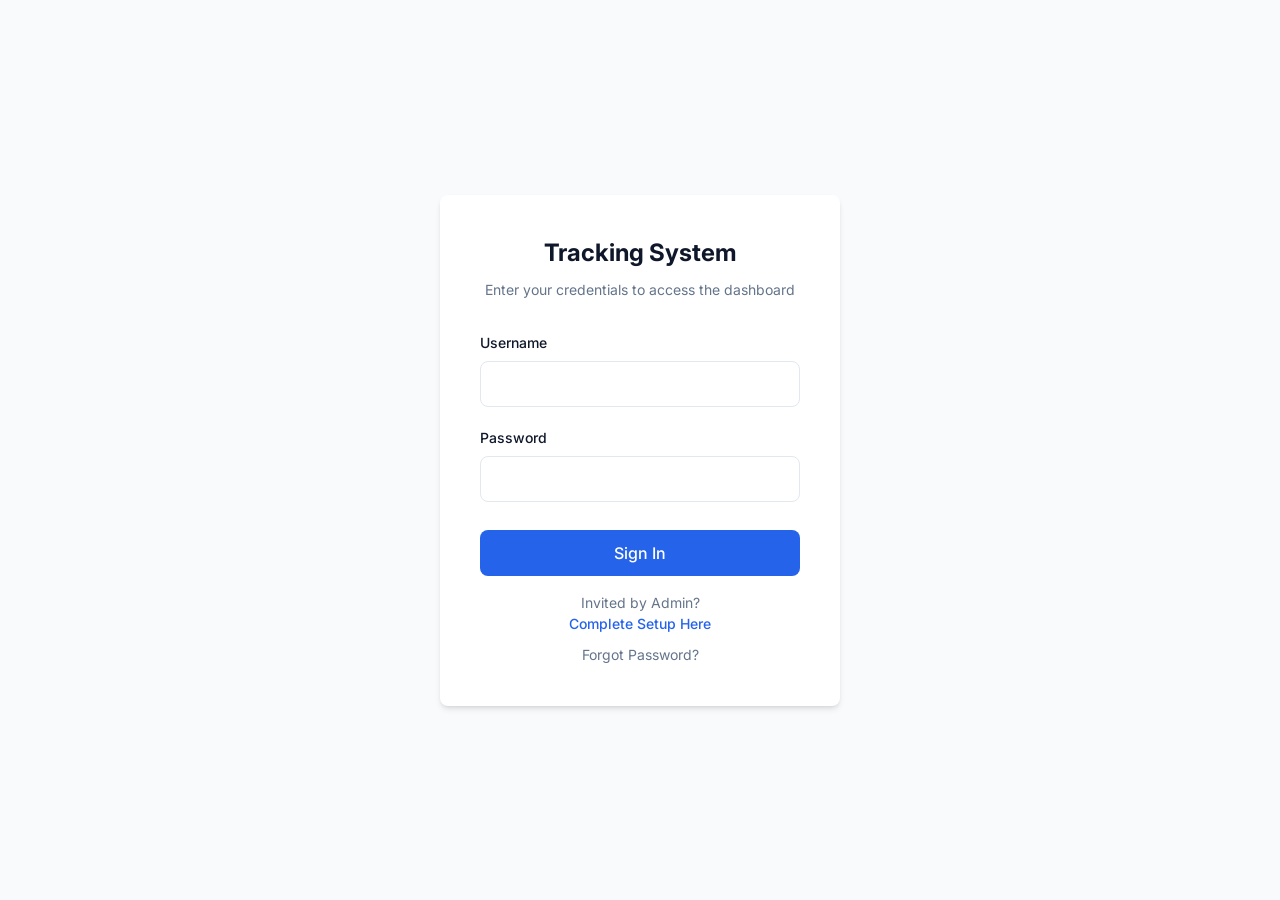
==== frontend/index.html @ 6e12d14d "Initial commit - frontend using vanilla js and backend using Django Framework - a ccomplete working " ====
<!DOCTYPE html>
<html lang="en">
<head>
    <meta charset="UTF-8">
    <meta name="viewport" content="width=device-width, initial-scale=1.0">
    <title>Tracking System - Login</title>
    <link href="https://fonts.googleapis.com/css2?family=Inter:wght@400;500;600&display=swap" rel="stylesheet">
    <link rel="stylesheet" href="css/style.css">
</head>
<body>
    <div class="auth-container">
        <div class="auth-card">
            <h2>Tracking System</h2>
            <p class="subtitle">Enter your credentials to access the dashboard</p>
            
            <div id="errorMsg" class="text-danger text-center mb-4 hidden"></div>
            
            <form id="loginForm">
                <div class="form-group">
                    <label>Username</label>
                    <input type="text" id="username" class="form-control" required>
                </div>
                <div class="form-group">
                    <label>Password</label>
                    <input type="password" id="password" class="form-control" required>
                </div>
                <button type="submit" class="btn btn-primary mt-2" id="loginBtn">Sign In</button>
            </form>
            
            <div class="text-center mt-4">
                <p class="text-muted" style="font-size: 0.875rem;">
                    Invited by Admin? <br>
                    <a href="complete_setup.html" style="color: var(--primary-color); text-decoration: none; font-weight: 500;">Complete Setup Here</a>
                </p>
            </div>
            <div class="text-center mt-2">
                <a href="forgot_password.html" style="color: var(--text-muted); text-decoration: none; font-size: 0.875rem;">Forgot Password?</a>
            </div>
        </div>
    </div>

    <!-- Scripts -->
    <script src="js/api.js"></script>
    <script>
        document.getElementById('loginForm').addEventListener('submit', async (e) => {
            e.preventDefault();
            const btn = document.getElementById('loginBtn');
            btn.textContent = 'Signing in...';
            btn.disabled = true;
            
            try {
                const res = await apiLogin(
                    document.getElementById('username').value,
                    document.getElementById('password').value
                );
                
                // Redirect based on role
                try {
                    // Try to access an admin-only endpoint to check if user is an admin
                    await apiFetch('/api/admin/users/');
                    window.location.href = 'admin_dashboard.html';
                } catch (roleErr) {
                    // If it fails (e.g., 403 Forbidden), they are a regular user
                    window.location.href = 'user_dashboard.html';
                }
            } catch (err) {
                const errDiv = document.getElementById('errorMsg');
                errDiv.textContent = err.message || 'Login failed';
                errDiv.classList.remove('hidden');
                btn.textContent = 'Sign In';
                btn.disabled = false;
            }
        });
    </script>
</body>
</html>
---- frontend/css/style.css ----
:root {
  --primary-color: #2563eb;
  --primary-hover: #1d4ed8;
  --bg-color: #f8fafc;
  --surface-color: #ffffff;
  --text-main: #0f172a;
  --text-muted: #64748b;
  --danger-color: #ef4444;
  --success-color: #10b981;
  --offline-color: #94a3b8;
  --border-color: #e2e8f0;
  --border-radius: 8px;
  --shadow-sm: 0 1px 2px 0 rgb(0 0 0 / 0.05);
  --shadow-md: 0 4px 6px -1px rgb(0 0 0 / 0.1), 0 2px 4px -2px rgb(0 0 0 / 0.1);
}

* {
  box-sizing: border-box;
  margin: 0;
  padding: 0;
  font-family: 'Inter', system-ui, -apple-system, sans-serif;
}

body {
  background-color: var(--bg-color);
  color: var(--text-main);
  line-height: 1.5;
}

/* Authentication Layouts */
.auth-container {
  min-height: 100vh;
  display: flex;
  align-items: center;
  justify-content: center;
  padding: 1rem;
}

.auth-card {
  background: var(--surface-color);
  padding: 2.5rem;
  border-radius: var(--border-radius);
  box-shadow: var(--shadow-md);
  width: 100%;
  max-width: 400px;
}

.auth-card h2 {
  text-align: center;
  margin-bottom: 0.5rem;
  color: var(--text-main);
}

.auth-card p.subtitle {
  text-align: center;
  color: var(--text-muted);
  margin-bottom: 2rem;
  font-size: 0.875rem;
}

/* Forms & Inputs */
.form-group {
  margin-bottom: 1.25rem;
}

.form-group label {
  display: block;
  font-size: 0.875rem;
  font-weight: 500;
  margin-bottom: 0.5rem;
  color: var(--text-main);
}

.form-control {
  width: 100%;
  padding: 0.75rem 1rem;
  font-size: 1rem;
  border: 1px solid var(--border-color);
  border-radius: var(--border-radius);
  transition: border-color 0.15s ease-in-out, box-shadow 0.15s ease-in-out;
}

.form-control:focus {
  outline: none;
  border-color: var(--primary-color);
  box-shadow: 0 0 0 3px rgba(37, 99, 235, 0.1);
}

.btn {
  display: inline-block;
  font-weight: 500;
  text-align: center;
  white-space: nowrap;
  vertical-align: middle;
  user-select: none;
  border: 1px solid transparent;
  padding: 0.75rem 1.5rem;
  font-size: 1rem;
  border-radius: var(--border-radius);
  transition: all 0.2s;
  cursor: pointer;
  width: 100%;
}

.btn-primary {
  color: #fff;
  background-color: var(--primary-color);
}

.btn-primary:hover {
  background-color: var(--primary-hover);
}

.btn-danger {
  color: #fff;
  background-color: var(--danger-color);
}

.btn-sm {
  padding: 0.5rem 1rem;
  font-size: 0.875rem;
  width: auto;
}

/* Dashboard Layout */
.dashboard-layout {
  display: flex;
  height: 100vh;
  overflow: hidden;
}

.sidebar {
  width: 280px;
  background: var(--surface-color);
  border-right: 1px solid var(--border-color);
  display: flex;
  flex-direction: column;
}

.sidebar-header {
  padding: 1.5rem;
  border-bottom: 1px solid var(--border-color);
}

.sidebar-nav {
  padding: 1rem 0;
  flex: 1;
  overflow-y: auto;
}

.nav-item {
  display: block;
  padding: 0.75rem 1.5rem;
  color: var(--text-main);
  text-decoration: none;
  font-weight: 500;
  cursor: pointer;
  transition: background-color 0.2s;
}

.nav-item:hover, .nav-item.active {
  background-color: var(--bg-color);
  color: var(--primary-color);
  border-right: 3px solid var(--primary-color);
}

.main-content {
  flex: 1;
  display: flex;
  flex-direction: column;
  overflow: hidden;
}

.topbar {
  height: 64px;
  background: var(--surface-color);
  border-bottom: 1px solid var(--border-color);
  display: flex;
  align-items: center;
  justify-content: space-between;
  padding: 0 2rem;
}

.content-area {
  flex: 1;
  padding: 2rem;
  overflow-y: auto;
}

/* Cards & Tables */
.card {
  background: var(--surface-color);
  border-radius: var(--border-radius);
  box-shadow: var(--shadow-sm);
  border: 1px solid var(--border-color);
  margin-bottom: 1.5rem;
  overflow: hidden;
}

.card-header {
  padding: 1.25rem 1.5rem;
  border-bottom: 1px solid var(--border-color);
  display: flex;
  justify-content: space-between;
  align-items: center;
}

.card-body {
  padding: 1.5rem;
}

.table-responsive {
  overflow-x: auto;
}

table {
  width: 100%;
  border-collapse: collapse;
  text-align: left;
}

th {
  background-color: var(--bg-color);
  padding: 0.75rem 1.5rem;
  font-size: 0.75rem;
  text-transform: uppercase;
  color: var(--text-muted);
  font-weight: 600;
  letter-spacing: 0.05em;
}

td {
  padding: 1rem 1.5rem;
  border-bottom: 1px solid var(--border-color);
  color: var(--text-main);
  font-size: 0.875rem;
}

/* Badges */
.badge {
  display: inline-flex;
  align-items: center;
  padding: 0.25rem 0.75rem;
  border-radius: 9999px;
  font-size: 0.75rem;
  font-weight: 500;
}

.badge-success { background: #d1fae5; color: #065f46; }
.badge-danger { background: #fee2e2; color: #991b1b; }
.badge-offline { background: #f1f5f9; color: #475569; }
.badge-primary { background: #dbeafe; color: #1e40af; }

/* Map Container */
.map-container {
  height: 500px;
  width: 100%;
  border-radius: var(--border-radius);
  overflow: hidden;
  border: 1px solid var(--border-color);
  z-index: 1;
}

/* Modals */
.modal-overlay {
  position: fixed;
  top: 0; left: 0; right: 0; bottom: 0;
  background: rgba(0,0,0,0.5);
  display: flex;
  align-items: center;
  justify-content: center;
  z-index: 1000;
  opacity: 0;
  pointer-events: none;
  transition: opacity 0.2s;
}

.modal-overlay.active {
  opacity: 1;
  pointer-events: auto;
}

.modal {
  background: var(--surface-color);
  width: 100%;
  max-width: 500px;
  border-radius: var(--border-radius);
  box-shadow: var(--shadow-md);
  transform: translateY(20px);
  transition: transform 0.2s;
}

.modal-overlay.active .modal {
  transform: translateY(0);
}

.modal-header {
  padding: 1.5rem;
  border-bottom: 1px solid var(--border-color);
  display: flex;
  justify-content: space-between;
  align-items: center;
}

.modal-body {
  padding: 1.5rem;
}

.modal-footer {
  padding: 1.5rem;
  border-top: 1px solid var(--border-color);
  display: flex;
  justify-content: flex-end;
  gap: 1rem;
}

/* Alert Banner */
.alert-banner {
  position: fixed;
  top: 20px;
  left: 50%;
  transform: translateX(-50%) translateY(-100px);
  background: var(--danger-color);
  color: white;
  padding: 1rem 2rem;
  border-radius: var(--border-radius);
  box-shadow: var(--shadow-md);
  z-index: 2000;
  font-weight: 600;
  transition: transform 0.3s cubic-bezier(0.175, 0.885, 0.32, 1.275);
}

.alert-banner.active {
  transform: translateX(-50%) translateY(0);
}

/* Utilities */
.hidden { display: none !important; }
.text-center { text-align: center; }
.mt-2 { margin-top: 0.5rem; }
.mt-4 { margin-top: 1rem; }
.mb-4 { margin-bottom: 1rem; }
.text-danger { color: var(--danger-color); }
.text-success { color: var(--success-color); }
.text-muted { color: var(--text-muted); }
.d-flex { display: flex; }
.justify-between { justify-content: space-between; }
.align-center { align-items: center; }
.gap-2 { gap: 0.5rem; }
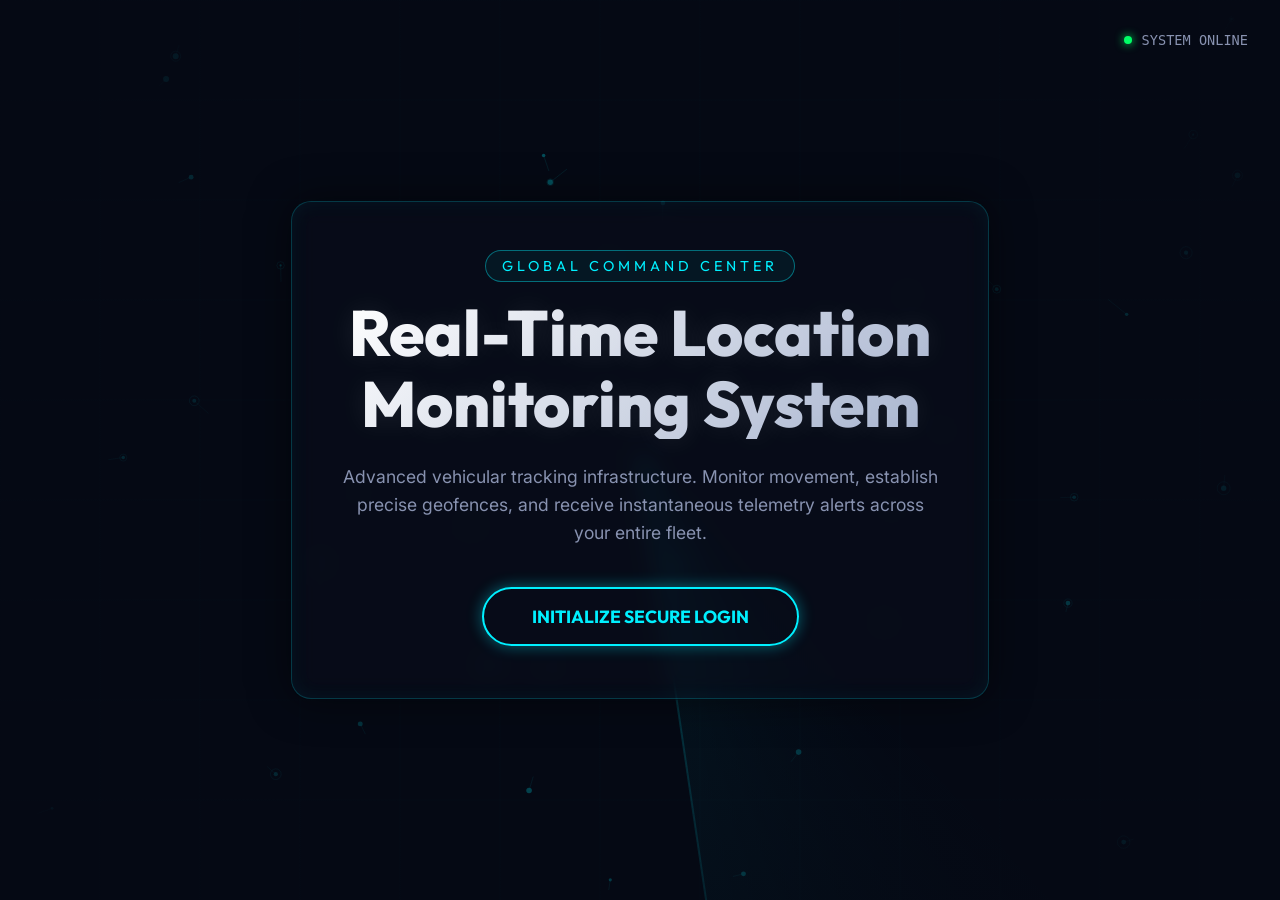
==== commit 82c6681b: "Added  cover page + login rename + redirect updates" ====
--- a/frontend/index.html
+++ b/frontend/index.html
@@ -3,72 +3,377 @@
 <head>
     <meta charset="UTF-8">
     <meta name="viewport" content="width=device-width, initial-scale=1.0">
-    <title>Tracking System - Login</title>
-    <link href="https://fonts.googleapis.com/css2?family=Inter:wght@400;500;600&display=swap" rel="stylesheet">
-    <link rel="stylesheet" href="css/style.css">
+    <title>RTLMS - Real Time Location Monitoring System</title>
+    <link href="https://fonts.googleapis.com/css2?family=Inter:wght@300;400;600;800&family=Outfit:wght@500;700&display=swap" rel="stylesheet">
+    <style>
+        :root {
+            --primary: #00f0ff;
+            --primary-glow: rgba(0, 240, 255, 0.4);
+            --bg-deep: #050914;
+            --text-main: #ffffff;
+            --text-muted: #8892b0;
+        }
+
+        * {
+            margin: 0;
+            padding: 0;
+            box-sizing: border-box;
+        }
+
+        body {
+            background-color: var(--bg-deep);
+            color: var(--text-main);
+            font-family: 'Inter', sans-serif;
+            overflow: hidden;
+            height: 100vh;
+            display: flex;
+            flex-direction: column;
+            justify-content: center;
+            align-items: center;
+        }
+
+        canvas {
+            position: absolute;
+            top: 0;
+            left: 0;
+            width: 100%;
+            height: 100%;
+            z-index: 1;
+            opacity: 0.6;
+        }
+
+        .overlay {
+            position: absolute;
+            top: 0;
+            left: 0;
+            width: 100%;
+            height: 100%;
+            background: radial-gradient(circle at center, transparent 0%, var(--bg-deep) 100%);
+            z-index: 2;
+            pointer-events: none;
+        }
+
+        .content {
+            position: relative;
+            z-index: 10;
+            text-align: center;
+            padding: 3rem;
+            background: rgba(10, 15, 30, 0.4);
+            border: 1px solid rgba(0, 240, 255, 0.2);
+            border-radius: 20px;
+            backdrop-filter: blur(12px);
+            -webkit-backdrop-filter: blur(12px);
+            box-shadow: 0 0 40px rgba(0, 0, 0, 0.5), inset 0 0 20px rgba(0, 240, 255, 0.05);
+            max-width: 800px;
+            animation: floatUp 1.5s cubic-bezier(0.16, 1, 0.3, 1) forwards;
+            opacity: 0;
+            transform: translateY(30px);
+        }
+
+        @keyframes floatUp {
+            to {
+                opacity: 1;
+                transform: translateY(0);
+            }
+        }
+
+        .tagline {
+            font-family: 'Outfit', sans-serif;
+            font-size: 0.9rem;
+            text-transform: uppercase;
+            letter-spacing: 4px;
+            color: var(--primary);
+            margin-bottom: 1rem;
+            display: inline-block;
+            padding: 0.4rem 1rem;
+            border: 1px solid var(--primary-glow);
+            border-radius: 50px;
+            background: rgba(0, 240, 255, 0.05);
+        }
+
+        h1 {
+            font-family: 'Outfit', sans-serif;
+            font-size: 4rem;
+            font-weight: 800;
+            line-height: 1.1;
+            margin-bottom: 1.5rem;
+            background: linear-gradient(135deg, #ffffff 0%, #a4b1cd 100%);
+            -webkit-background-clip: text;
+            -webkit-text-fill-color: transparent;
+            text-shadow: 0 0 30px rgba(255,255,255,0.1);
+        }
+
+        p.desc {
+            font-size: 1.1rem;
+            color: var(--text-muted);
+            max-width: 600px;
+            margin: 0 auto 2.5rem;
+            line-height: 1.6;
+        }
+
+        .btn-enter {
+            display: inline-block;
+            background: transparent;
+            color: var(--primary);
+            font-family: 'Outfit', sans-serif;
+            font-size: 1.1rem;
+            font-weight: 700;
+            text-decoration: none;
+            padding: 1rem 3rem;
+            border: 2px solid var(--primary);
+            border-radius: 50px;
+            cursor: pointer;
+            transition: all 0.3s ease;
+            position: relative;
+            overflow: hidden;
+            box-shadow: 0 0 15px var(--primary-glow);
+        }
+
+        .btn-enter::before {
+            content: '';
+            position: absolute;
+            top: 0;
+            left: -100%;
+            width: 100%;
+            height: 100%;
+            background: linear-gradient(90deg, transparent, rgba(0, 240, 255, 0.2), transparent);
+            transition: all 0.5s ease;
+        }
+
+        .btn-enter:hover {
+            background: var(--primary);
+            color: var(--bg-deep);
+            box-shadow: 0 0 30px var(--primary-glow), 0 0 60px var(--primary-glow);
+            transform: translateY(-2px);
+        }
+
+        .btn-enter:hover::before {
+            left: 100%;
+        }
+
+        .status-indicator {
+            position: absolute;
+            top: 2rem;
+            right: 2rem;
+            display: flex;
+            align-items: center;
+            gap: 10px;
+            font-size: 0.85rem;
+            color: var(--text-muted);
+            z-index: 10;
+            font-family: monospace;
+        }
+
+        .pulse {
+            width: 8px;
+            height: 8px;
+            background-color: #00ff66;
+            border-radius: 50%;
+            box-shadow: 0 0 10px #00ff66;
+            animation: blink 2s infinite;
+        }
+
+        @keyframes blink {
+            0%, 100% { opacity: 1; }
+            50% { opacity: 0.3; }
+        }
+
+        .fade-out {
+            animation: fadeOut 0.8s ease forwards;
+        }
+
+        @keyframes fadeOut {
+            to { opacity: 0; filter: blur(20px); transform: scale(1.1); }
+        }
+    </style>
 </head>
 <body>
-    <div class="auth-container">
-        <div class="auth-card">
-            <h2>Tracking System</h2>
-            <p class="subtitle">Enter your credentials to access the dashboard</p>
-            
-            <div id="errorMsg" class="text-danger text-center mb-4 hidden"></div>
-            
-            <form id="loginForm">
-                <div class="form-group">
-                    <label>Username</label>
-                    <input type="text" id="username" class="form-control" required>
-                </div>
-                <div class="form-group">
-                    <label>Password</label>
-                    <input type="password" id="password" class="form-control" required>
-                </div>
-                <button type="submit" class="btn btn-primary mt-2" id="loginBtn">Sign In</button>
-            </form>
-            
-            <div class="text-center mt-4">
-                <p class="text-muted" style="font-size: 0.875rem;">
-                    Invited by Admin? <br>
-                    <a href="complete_setup.html" style="color: var(--primary-color); text-decoration: none; font-weight: 500;">Complete Setup Here</a>
-                </p>
-            </div>
-            <div class="text-center mt-2">
-                <a href="forgot_password.html" style="color: var(--text-muted); text-decoration: none; font-size: 0.875rem;">Forgot Password?</a>
-            </div>
-        </div>
+    <canvas id="radarCanvas"></canvas>
+    <div class="overlay"></div>
+    
+    <div class="status-indicator">
+        <div class="pulse"></div>
+        SYSTEM ONLINE
     </div>
 
-    <!-- Scripts -->
-    <script src="js/api.js"></script>
+    <div class="content" id="mainContent">
+        <div class="tagline">Global Command Center</div>
+        <h1>Real-Time Location<br>Monitoring System</h1>
+        <p class="desc">Advanced vehicular tracking infrastructure. Monitor movement, establish precise geofences, and receive instantaneous telemetry alerts across your entire fleet.</p>
+        <a href="login.html" class="btn-enter" id="enterBtn">INITIALIZE SECURE LOGIN</a>
+    </div>
+
     <script>
-        document.getElementById('loginForm').addEventListener('submit', async (e) => {
+        // Radar / Tracking Setup
+        const canvas = document.getElementById('radarCanvas');
+        const ctx = canvas.getContext('2d');
+        
+        let width, height;
+        let pings = [];
+        let time = 0;
+
+        function resize() {
+            width = window.innerWidth;
+            height = window.innerHeight;
+            canvas.width = width;
+            canvas.height = height;
+        }
+
+        window.addEventListener('resize', resize);
+        resize();
+
+        class Ping {
+            constructor() {
+                this.x = Math.random() * width;
+                this.y = Math.random() * height;
+                this.speedX = (Math.random() - 0.5) * 1.5;
+                this.speedY = (Math.random() - 0.5) * 1.5;
+                this.radius = Math.random() * 2 + 1;
+                this.baseAlpha = Math.random() * 0.5 + 0.3;
+                this.history = [];
+            }
+
+            update() {
+                // Keep history for trail
+                this.history.push({x: this.x, y: this.y});
+                if (this.history.length > 25) {
+                    this.history.shift();
+                }
+
+                this.x += this.speedX;
+                this.y += this.speedY;
+
+                // Bounce off edges
+                if (this.x < 0 || this.x > width) this.speedX *= -1;
+                if (this.y < 0 || this.y > height) this.speedY *= -1;
+            }
+
+            draw() {
+                // Draw trail
+                if (this.history.length > 1) {
+                    ctx.beginPath();
+                    ctx.moveTo(this.history[0].x, this.history[0].y);
+                    for (let i = 1; i < this.history.length; i++) {
+                        ctx.lineTo(this.history[i].x, this.history[i].y);
+                    }
+                    ctx.strokeStyle = `rgba(0, 240, 255, ${this.baseAlpha * 0.3})`;
+                    ctx.lineWidth = 1;
+                    ctx.stroke();
+                }
+
+                // Draw blip
+                ctx.beginPath();
+                ctx.arc(this.x, this.y, this.radius, 0, Math.PI * 2);
+                ctx.fillStyle = `rgba(0, 240, 255, ${this.baseAlpha})`;
+                ctx.fill();
+                
+                // Pulse effect on blip
+                const pulseSize = this.radius + Math.sin(time + this.x) * 4;
+                if (pulseSize > this.radius) {
+                    ctx.beginPath();
+                    ctx.arc(this.x, this.y, pulseSize, 0, Math.PI * 2);
+                    ctx.strokeStyle = `rgba(0, 240, 255, 0.2)`;
+                    ctx.stroke();
+                }
+            }
+        }
+
+        // Initialize pings (vehicles)
+        for(let i=0; i<40; i++) {
+            pings.push(new Ping());
+        }
+
+        // Draw grid
+        function drawGrid() {
+            ctx.strokeStyle = 'rgba(0, 240, 255, 0.03)';
+            ctx.lineWidth = 1;
+            const gridSize = 100;
+            
+            for(let x = 0; x < width; x += gridSize) {
+                ctx.beginPath();
+                ctx.moveTo(x, 0);
+                ctx.lineTo(x, height);
+                ctx.stroke();
+            }
+            
+            for(let y = 0; y < height; y += gridSize) {
+                ctx.beginPath();
+                ctx.moveTo(0, y);
+                ctx.lineTo(width, y);
+                ctx.stroke();
+            }
+        }
+
+        // Radar Sweep
+        function drawRadar() {
+            const centerX = width / 2;
+            const centerY = height / 2;
+            const radius = Math.max(width, height);
+            
+            ctx.save();
+            ctx.translate(centerX, centerY);
+            ctx.rotate(time * 0.5);
+            
+            const gradient = ctx.createConicGradient(0, 0, 0);
+            gradient.addColorStop(0, 'rgba(0, 240, 255, 0)');
+            gradient.addColorStop(0.9, 'rgba(0, 240, 255, 0)');
+            gradient.addColorStop(1, 'rgba(0, 240, 255, 0.1)');
+            
+            ctx.beginPath();
+            ctx.moveTo(0,0);
+            ctx.arc(0, 0, radius, 0, Math.PI * 2);
+            ctx.fillStyle = gradient;
+            ctx.fill();
+            
+            // Sweep line
+            ctx.beginPath();
+            ctx.moveTo(0,0);
+            ctx.lineTo(radius, 0);
+            ctx.strokeStyle = 'rgba(0, 240, 255, 0.4)';
+            ctx.lineWidth = 2;
+            ctx.stroke();
+            
+            ctx.restore();
+        }
+
+        function animate() {
+            ctx.clearRect(0, 0, width, height);
+            
+            drawGrid();
+            drawRadar();
+            
+            pings.forEach(p => {
+                p.update();
+                p.draw();
+            });
+
+            time += 0.05;
+            requestAnimationFrame(animate);
+        }
+
+        animate();
+
+        // Page Transition
+        document.getElementById('enterBtn').addEventListener('click', function(e) {
             e.preventDefault();
-            const btn = document.getElementById('loginBtn');
-            btn.textContent = 'Signing in...';
-            btn.disabled = true;
-            
-            try {
-                const res = await apiLogin(
-                    document.getElementById('username').value,
-                    document.getElementById('password').value
-                );
-                
-                // Redirect based on role
-                try {
-                    // Try to access an admin-only endpoint to check if user is an admin
-                    await apiFetch('/api/admin/users/');
-                    window.location.href = 'admin_dashboard.html';
-                } catch (roleErr) {
-                    // If it fails (e.g., 403 Forbidden), they are a regular user
-                    window.location.href = 'user_dashboard.html';
-                }
-            } catch (err) {
-                const errDiv = document.getElementById('errorMsg');
-                errDiv.textContent = err.message || 'Login failed';
-                errDiv.classList.remove('hidden');
-                btn.textContent = 'Sign In';
-                btn.disabled = false;
+            const href = this.getAttribute('href');
+            document.body.classList.add('fade-out');
+            
+            // Speed up radar
+            const speedUp = setInterval(() => {
+                time += 0.2;
+            }, 16);
+
+            setTimeout(() => {
+                clearInterval(speedUp);
+                window.location.href = href;
+            }, 800);
+        });
+
+        // Handle browser back button (BFCache restore)
+        window.addEventListener('pageshow', function(event) {
+            if (event.persisted || document.body.classList.contains('fade-out')) {
+                document.body.classList.remove('fade-out');
             }
         });
     </script>
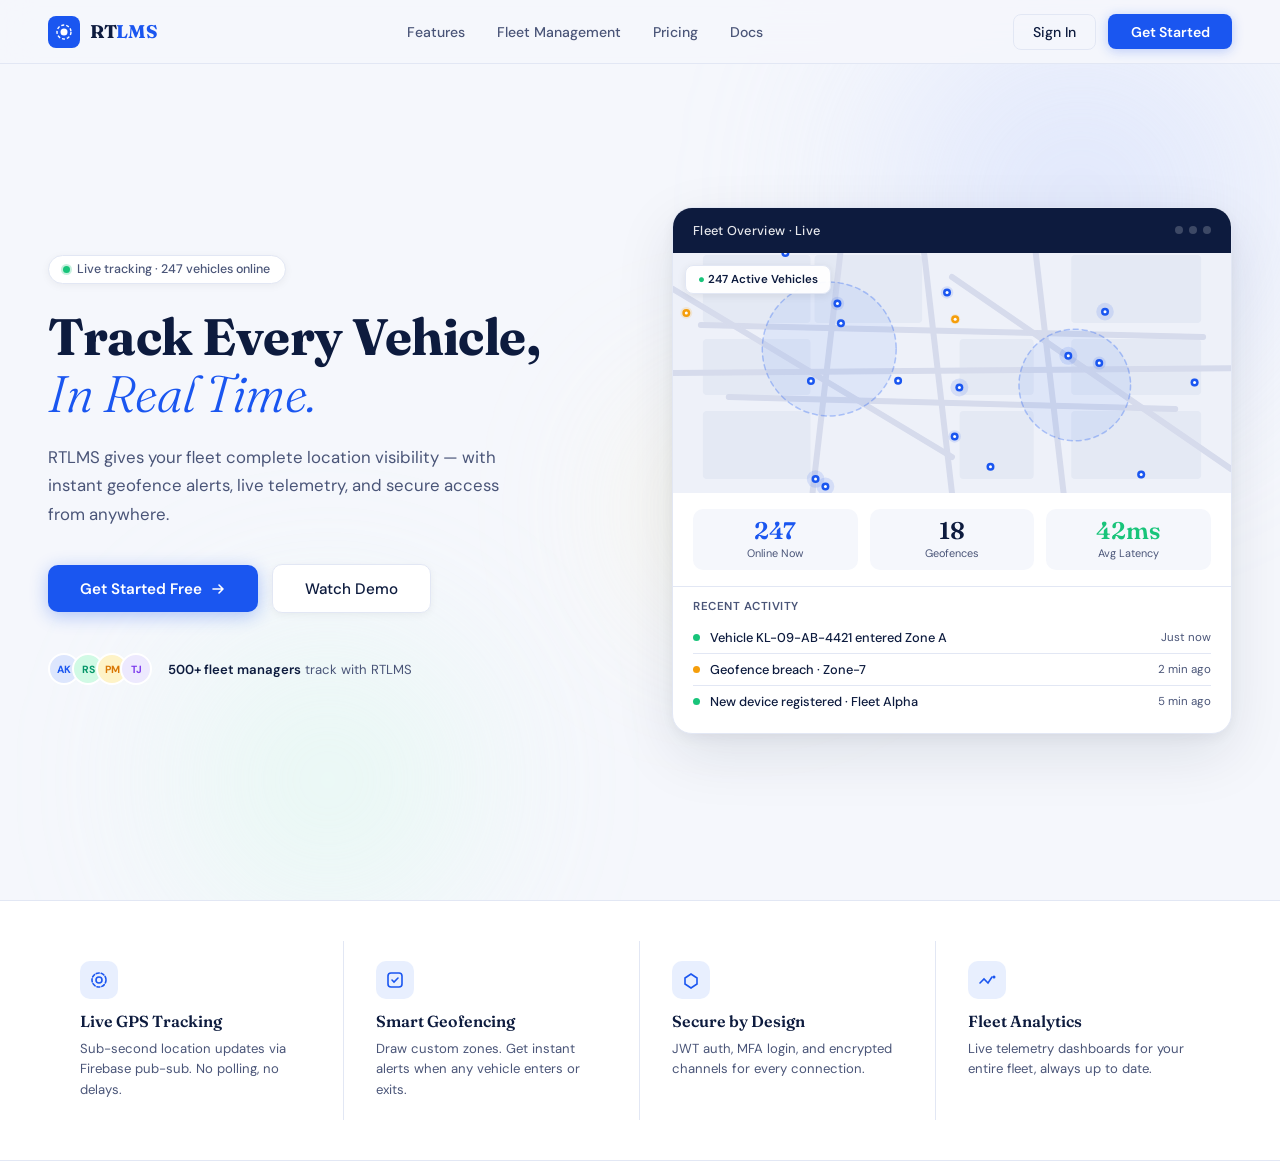
==== commit f26cec6a: "demo cover page added" ====
--- a/frontend/index.html
+++ b/frontend/index.html
@@ -3,379 +3,635 @@
 <head>
     <meta charset="UTF-8">
     <meta name="viewport" content="width=device-width, initial-scale=1.0">
-    <title>RTLMS - Real Time Location Monitoring System</title>
-    <link href="https://fonts.googleapis.com/css2?family=Inter:wght@300;400;600;800&family=Outfit:wght@500;700&display=swap" rel="stylesheet">
+    <title>RTLMS — Real-Time Location Monitoring</title>
+    <link href="https://fonts.googleapis.com/css2?family=DM+Sans:wght@300;400;500;600&family=Fraunces:ital,wght@0,300;0,600;0,700;1,300;1,600&display=swap" rel="stylesheet">
     <style>
         :root {
-            --primary: #00f0ff;
-            --primary-glow: rgba(0, 240, 255, 0.4);
-            --bg-deep: #050914;
-            --text-main: #ffffff;
-            --text-muted: #8892b0;
-        }
-
-        * {
-            margin: 0;
-            padding: 0;
-            box-sizing: border-box;
-        }
+            --blue: #1a56f0;
+            --blue-light: #e8effe;
+            --blue-mid: #c5d3fc;
+            --navy: #0d1b3e;
+            --slate: #4a5578;
+            --body-bg: #f5f7fc;
+            --white: #ffffff;
+            --border: #e2e7f4;
+            --green: #18c47a;
+            --amber: #f59e0b;
+            --text: #1a2240;
+        }
+
+        *, *::before, *::after { margin: 0; padding: 0; box-sizing: border-box; }
+        html { scroll-behavior: smooth; }
 
         body {
-            background-color: var(--bg-deep);
-            color: var(--text-main);
-            font-family: 'Inter', sans-serif;
-            overflow: hidden;
-            height: 100vh;
-            display: flex;
-            flex-direction: column;
-            justify-content: center;
-            align-items: center;
-        }
-
-        canvas {
-            position: absolute;
-            top: 0;
-            left: 0;
-            width: 100%;
-            height: 100%;
-            z-index: 1;
-            opacity: 0.6;
-        }
-
-        .overlay {
-            position: absolute;
-            top: 0;
-            left: 0;
-            width: 100%;
-            height: 100%;
-            background: radial-gradient(circle at center, transparent 0%, var(--bg-deep) 100%);
-            z-index: 2;
-            pointer-events: none;
-        }
-
-        .content {
-            position: relative;
-            z-index: 10;
-            text-align: center;
-            padding: 3rem;
-            background: rgba(10, 15, 30, 0.4);
-            border: 1px solid rgba(0, 240, 255, 0.2);
-            border-radius: 20px;
-            backdrop-filter: blur(12px);
-            -webkit-backdrop-filter: blur(12px);
-            box-shadow: 0 0 40px rgba(0, 0, 0, 0.5), inset 0 0 20px rgba(0, 240, 255, 0.05);
-            max-width: 800px;
-            animation: floatUp 1.5s cubic-bezier(0.16, 1, 0.3, 1) forwards;
-            opacity: 0;
-            transform: translateY(30px);
-        }
-
-        @keyframes floatUp {
-            to {
-                opacity: 1;
-                transform: translateY(0);
-            }
-        }
-
-        .tagline {
-            font-family: 'Outfit', sans-serif;
-            font-size: 0.9rem;
-            text-transform: uppercase;
-            letter-spacing: 4px;
-            color: var(--primary);
-            margin-bottom: 1rem;
-            display: inline-block;
-            padding: 0.4rem 1rem;
-            border: 1px solid var(--primary-glow);
-            border-radius: 50px;
-            background: rgba(0, 240, 255, 0.05);
-        }
-
-        h1 {
-            font-family: 'Outfit', sans-serif;
-            font-size: 4rem;
-            font-weight: 800;
-            line-height: 1.1;
-            margin-bottom: 1.5rem;
-            background: linear-gradient(135deg, #ffffff 0%, #a4b1cd 100%);
-            -webkit-background-clip: text;
-            -webkit-text-fill-color: transparent;
-            text-shadow: 0 0 30px rgba(255,255,255,0.1);
-        }
-
-        p.desc {
-            font-size: 1.1rem;
-            color: var(--text-muted);
-            max-width: 600px;
-            margin: 0 auto 2.5rem;
-            line-height: 1.6;
-        }
-
-        .btn-enter {
-            display: inline-block;
-            background: transparent;
-            color: var(--primary);
-            font-family: 'Outfit', sans-serif;
-            font-size: 1.1rem;
-            font-weight: 700;
-            text-decoration: none;
-            padding: 1rem 3rem;
-            border: 2px solid var(--primary);
-            border-radius: 50px;
-            cursor: pointer;
-            transition: all 0.3s ease;
-            position: relative;
-            overflow: hidden;
-            box-shadow: 0 0 15px var(--primary-glow);
-        }
-
-        .btn-enter::before {
-            content: '';
-            position: absolute;
-            top: 0;
-            left: -100%;
-            width: 100%;
-            height: 100%;
-            background: linear-gradient(90deg, transparent, rgba(0, 240, 255, 0.2), transparent);
-            transition: all 0.5s ease;
-        }
-
-        .btn-enter:hover {
-            background: var(--primary);
-            color: var(--bg-deep);
-            box-shadow: 0 0 30px var(--primary-glow), 0 0 60px var(--primary-glow);
-            transform: translateY(-2px);
-        }
-
-        .btn-enter:hover::before {
-            left: 100%;
-        }
-
-        .status-indicator {
-            position: absolute;
-            top: 2rem;
-            right: 2rem;
+            font-family: 'DM Sans', sans-serif;
+            background: var(--body-bg);
+            color: var(--text);
+            min-height: 100vh;
+            overflow-x: hidden;
+        }
+
+        /* ── NAV ── */
+        nav {
+            position: fixed;
+            top: 0; left: 0; right: 0;
+            height: 64px;
+            background: rgba(245,247,252,0.9);
+            backdrop-filter: blur(16px);
+            -webkit-backdrop-filter: blur(16px);
+            border-bottom: 1px solid var(--border);
             display: flex;
             align-items: center;
-            gap: 10px;
-            font-size: 0.85rem;
-            color: var(--text-muted);
-            z-index: 10;
-            font-family: monospace;
-        }
-
-        .pulse {
-            width: 8px;
-            height: 8px;
-            background-color: #00ff66;
-            border-radius: 50%;
-            box-shadow: 0 0 10px #00ff66;
-            animation: blink 2s infinite;
-        }
-
-        @keyframes blink {
-            0%, 100% { opacity: 1; }
-            50% { opacity: 0.3; }
-        }
-
-        .fade-out {
-            animation: fadeOut 0.8s ease forwards;
-        }
-
-        @keyframes fadeOut {
-            to { opacity: 0; filter: blur(20px); transform: scale(1.1); }
-        }
+            justify-content: space-between;
+            padding: 0 48px;
+            z-index: 100;
+            animation: navIn 0.6s ease both;
+        }
+        @keyframes navIn { from { opacity:0; transform:translateY(-10px);} to { opacity:1; transform:none; } }
+
+        .nav-logo { display:flex; align-items:center; gap:10px; text-decoration:none; }
+        .logo-icon {
+            width:32px; height:32px;
+            background: var(--blue);
+            border-radius:8px;
+            display:flex; align-items:center; justify-content:center;
+        }
+        .logo-name {
+            font-family:'Fraunces',serif;
+            font-weight:700; font-size:1.15rem;
+            color:var(--navy); letter-spacing:-0.3px;
+        }
+        .logo-name span { color:var(--blue); }
+
+        .nav-links { display:flex; align-items:center; gap:32px; list-style:none; }
+        .nav-links a {
+            font-size:0.88rem; font-weight:500;
+            color:var(--slate); text-decoration:none;
+            transition:color 0.2s;
+        }
+        .nav-links a:hover { color:var(--blue); }
+
+        .nav-cta { display:flex; align-items:center; gap:12px; }
+        .btn-ghost {
+            font-family:'DM Sans',sans-serif;
+            font-size:0.88rem; font-weight:500;
+            color:var(--navy); background:none;
+            border:1px solid var(--border);
+            padding:0.5rem 1.2rem;
+            border-radius:8px; text-decoration:none;
+            cursor:pointer; transition:border-color 0.2s, color 0.2s;
+        }
+        .btn-ghost:hover { border-color:var(--blue); color:var(--blue); }
+
+        .btn-nav-primary {
+            font-family:'DM Sans',sans-serif;
+            font-size:0.88rem; font-weight:600;
+            color:#fff; background:var(--blue);
+            border:none; padding:0.55rem 1.4rem;
+            border-radius:8px; text-decoration:none;
+            cursor:pointer;
+            transition:background 0.2s, box-shadow 0.2s, transform 0.15s;
+            box-shadow:0 2px 12px rgba(26,86,240,0.28);
+        }
+        .btn-nav-primary:hover {
+            background:#1245d4;
+            transform:translateY(-1px);
+            box-shadow:0 6px 24px rgba(26,86,240,0.35);
+        }
+
+        /* ── HERO ── */
+        .hero {
+            min-height:100vh;
+            display:flex; align-items:center;
+            padding:100px 48px 60px;
+            position:relative; overflow:hidden;
+        }
+
+        .hero-blob {
+            position:absolute; border-radius:50%;
+            pointer-events:none; filter:blur(80px); opacity:0.55;
+        }
+        .blob-1 {
+            width:600px; height:600px;
+            background:radial-gradient(circle,#c5d3fc 0%,transparent 70%);
+            top:-100px; right:-100px;
+        }
+        .blob-2 {
+            width:400px; height:400px;
+            background:radial-gradient(circle,#d1fae5 0%,transparent 70%);
+            bottom:-80px; left:10%;
+        }
+        .blob-3 {
+            width:300px; height:300px;
+            background:radial-gradient(circle,#fef3c7 0%,transparent 70%);
+            top:40%; right:30%;
+        }
+
+        .hero-inner {
+            max-width:1200px; margin:0 auto; width:100%;
+            display:grid; grid-template-columns:1fr 1fr;
+            gap:64px; align-items:center;
+        }
+
+        .hero-left { position:relative; z-index:2; }
+
+        .badge {
+            display:inline-flex; align-items:center; gap:7px;
+            background:var(--white); border:1px solid var(--border);
+            border-radius:50px; padding:0.35rem 0.9rem;
+            font-size:0.78rem; font-weight:500; color:var(--slate);
+            margin-bottom:24px;
+            box-shadow:0 2px 8px rgba(0,0,0,0.05);
+            animation:fadeUp 0.7s ease 0.1s both;
+        }
+        .badge-dot {
+            width:7px; height:7px;
+            background:var(--green); border-radius:50%;
+            box-shadow:0 0 0 2px rgba(24,196,122,0.25);
+            animation:pulseGreen 2s infinite;
+        }
+        @keyframes pulseGreen {
+            0%,100% { box-shadow:0 0 0 2px rgba(24,196,122,0.25); }
+            50%      { box-shadow:0 0 0 5px rgba(24,196,122,0.1); }
+        }
+        @keyframes fadeUp { from{opacity:0;transform:translateY(20px);} to{opacity:1;transform:none;} }
+
+        h1 {
+            font-family:'Fraunces',serif;
+            font-size:clamp(2.4rem,4vw,3.6rem);
+            font-weight:700; line-height:1.12;
+            letter-spacing:-0.5px; color:var(--navy);
+            margin-bottom:20px;
+            animation:fadeUp 0.7s ease 0.2s both;
+        }
+        h1 em { font-style:italic; font-weight:300; color:var(--blue); }
+
+        .hero-desc {
+            font-size:1.05rem; line-height:1.7;
+            color:var(--slate); max-width:460px;
+            margin-bottom:36px; font-weight:400;
+            animation:fadeUp 0.7s ease 0.35s both;
+        }
+
+        .hero-actions {
+            display:flex; align-items:center; gap:14px; flex-wrap:wrap;
+            animation:fadeUp 0.7s ease 0.5s both;
+        }
+
+        .btn-hero {
+            font-family:'DM Sans',sans-serif;
+            font-size:0.95rem; font-weight:600;
+            color:#fff; background:var(--blue);
+            border:none; padding:0.85rem 2rem;
+            border-radius:10px; text-decoration:none;
+            cursor:pointer;
+            transition:background 0.2s, box-shadow 0.2s, transform 0.15s;
+            box-shadow:0 4px 18px rgba(26,86,240,0.32);
+            display:inline-flex; align-items:center; gap:8px;
+        }
+        .btn-hero:hover {
+            background:#1245d4; transform:translateY(-2px);
+            box-shadow:0 8px 30px rgba(26,86,240,0.38);
+        }
+        .btn-hero svg { transition:transform 0.2s; }
+        .btn-hero:hover svg { transform:translateX(3px); }
+
+        .btn-outline-hero {
+            font-family:'DM Sans',sans-serif;
+            font-size:0.95rem; font-weight:500;
+            color:var(--navy); background:var(--white);
+            border:1px solid var(--border);
+            padding:0.85rem 2rem; border-radius:10px;
+            text-decoration:none; cursor:pointer;
+            transition:border-color 0.2s, box-shadow 0.2s;
+            box-shadow:0 2px 8px rgba(0,0,0,0.05);
+        }
+        .btn-outline-hero:hover {
+            border-color:var(--blue);
+            box-shadow:0 4px 16px rgba(26,86,240,0.12);
+        }
+
+        .social-proof {
+            margin-top:40px; display:flex;
+            align-items:center; gap:16px;
+            animation:fadeUp 0.7s ease 0.65s both;
+        }
+        .avatar-stack { display:flex; }
+        .avatar-circle {
+            width:32px; height:32px; border-radius:50%;
+            border:2px solid var(--white);
+            margin-left:-8px;
+            display:flex; align-items:center; justify-content:center;
+            font-size:0.65rem; font-weight:700;
+        }
+        .avatar-circle:first-child { margin-left:0; }
+        .social-text { font-size:0.82rem; color:var(--slate); }
+        .social-text strong { color:var(--navy); font-weight:600; }
+
+        /* ── HERO RIGHT — DASHBOARD CARD ── */
+        .hero-right { position:relative; z-index:2; animation:fadeUp 0.8s ease 0.4s both; }
+
+        .dashboard-card {
+            background:var(--white);
+            border:1px solid var(--border);
+            border-radius:20px;
+            box-shadow:0 20px 60px rgba(13,27,62,0.1), 0 4px 16px rgba(13,27,62,0.06);
+            overflow:hidden;
+        }
+
+        .card-header {
+            background:var(--navy);
+            padding:14px 20px;
+            display:flex; align-items:center; justify-content:space-between;
+        }
+        .card-header-title {
+            color:#fff; font-size:0.8rem; font-weight:500;
+            letter-spacing:0.3px; opacity:0.9;
+        }
+        .card-header-dots { display:flex; gap:6px; }
+        .card-header-dots span {
+            width:8px; height:8px; border-radius:50%;
+            background:rgba(255,255,255,0.2);
+        }
+
+        .map-container {
+            position:relative; height:240px;
+            background:#eef1f9; overflow:hidden;
+        }
+        #mapCanvas { width:100%; height:100%; display:block; }
+
+        .map-overlay-badge {
+            position:absolute; top:12px; left:12px;
+            background:rgba(255,255,255,0.95);
+            border:1px solid var(--border);
+            border-radius:8px; padding:6px 12px;
+            font-size:0.72rem; font-weight:600;
+            color:var(--navy);
+            box-shadow:0 2px 8px rgba(0,0,0,0.08);
+        }
+        .map-overlay-badge span { color:var(--green); }
+
+        .card-stats {
+            padding:16px 20px;
+            display:grid; grid-template-columns:repeat(3,1fr);
+            gap:12px; border-bottom:1px solid var(--border);
+        }
+        .c-stat {
+            text-align:center; padding:10px 8px;
+            background:var(--body-bg); border-radius:10px;
+        }
+        .c-stat-val {
+            font-family:'Fraunces',serif;
+            font-size:1.5rem; font-weight:600;
+            color:var(--navy); line-height:1; margin-bottom:3px;
+        }
+        .c-stat-val.blue  { color:var(--blue); }
+        .c-stat-val.green { color:var(--green); }
+        .c-stat-label { font-size:0.68rem; color:var(--slate); font-weight:400; }
+
+        .card-alerts { padding:12px 20px 16px; }
+        .alert-title {
+            font-size:0.72rem; font-weight:600;
+            color:var(--slate); letter-spacing:0.5px;
+            text-transform:uppercase; margin-bottom:8px;
+        }
+        .alert-item {
+            display:flex; align-items:center; gap:10px;
+            padding:7px 0; border-bottom:1px solid var(--border);
+            font-size:0.8rem;
+        }
+        .alert-item:last-child { border-bottom:none; }
+        .alert-pip { width:7px; height:7px; border-radius:50%; flex-shrink:0; }
+        .pip-green { background:var(--green); }
+        .pip-amber { background:var(--amber); }
+        .alert-label { color:var(--navy); font-weight:500; flex:1; }
+        .alert-time  { color:var(--slate); font-size:0.72rem; }
+
+        /* ── FEATURES STRIP ── */
+        .features-strip {
+            background:var(--white);
+            border-top:1px solid var(--border);
+            border-bottom:1px solid var(--border);
+            padding:40px 48px;
+        }
+        .features-inner {
+            max-width:1200px; margin:0 auto;
+            display:grid; grid-template-columns:repeat(4,1fr); gap:0;
+        }
+        .feat-item {
+            padding:20px 32px;
+            border-right:1px solid var(--border);
+            display:flex; flex-direction:column; gap:8px;
+        }
+        .feat-item:last-child { border-right:none; }
+        .feat-icon {
+            width:38px; height:38px;
+            background:var(--blue-light); border-radius:10px;
+            display:flex; align-items:center; justify-content:center;
+            margin-bottom:4px;
+        }
+        .feat-icon svg { width:18px; height:18px; color:var(--blue); }
+        .feat-title {
+            font-family:'Fraunces',serif;
+            font-size:1.0rem; font-weight:600; color:var(--navy);
+        }
+        .feat-desc { font-size:0.82rem; color:var(--slate); line-height:1.55; }
+
+        /* ── PAGE TRANSITION ── */
+        .fade-out { animation:pageOut 0.7s ease forwards; }
+        @keyframes pageOut { to { opacity:0; transform:scale(0.98); } }
     </style>
 </head>
 <body>
-    <canvas id="radarCanvas"></canvas>
-    <div class="overlay"></div>
-    
-    <div class="status-indicator">
-        <div class="pulse"></div>
-        SYSTEM ONLINE
+
+    <nav>
+        <a href="#" class="nav-logo">
+            <div class="logo-icon">
+                <svg width="18" height="18" viewBox="0 0 18 18" fill="none">
+                    <circle cx="9" cy="9" r="3.5" fill="white"/>
+                    <circle cx="9" cy="9" r="7" stroke="white" stroke-width="1.4" fill="none" stroke-dasharray="3 2"/>
+                </svg>
+            </div>
+            <span class="logo-name">RT<span>LMS</span></span>
+        </a>
+        <ul class="nav-links">
+            <li><a href="#">Features</a></li>
+            <li><a href="#">Fleet Management</a></li>
+            <li><a href="#">Pricing</a></li>
+            <li><a href="#">Docs</a></li>
+        </ul>
+        <div class="nav-cta">
+            <a href="login.html" class="btn-ghost">Sign In</a>
+            <a href="login.html" class="btn-nav-primary" id="navCta">Get Started</a>
+        </div>
+    </nav>
+
+    <section class="hero">
+        <div class="hero-blob blob-1"></div>
+        <div class="hero-blob blob-2"></div>
+        <div class="hero-blob blob-3"></div>
+
+        <div class="hero-inner">
+            <div class="hero-left">
+                <div class="badge">
+                    <div class="badge-dot"></div>
+                    Live tracking · 247 vehicles online
+                </div>
+
+                <h1>Track Every Vehicle,<br><em>In Real Time.</em></h1>
+
+                <p class="hero-desc">
+                    RTLMS gives your fleet complete location visibility — with instant geofence alerts, live telemetry, and secure access from anywhere.
+                </p>
+
+                <div class="hero-actions">
+                    <a href="login.html" class="btn-hero" id="enterBtn">
+                        Get Started Free
+                        <svg width="16" height="16" viewBox="0 0 16 16" fill="none">
+                            <path d="M3 8h10M9 4l4 4-4 4" stroke="currentColor" stroke-width="1.6" stroke-linecap="round" stroke-linejoin="round"/>
+                        </svg>
+                    </a>
+                    <a href="#" class="btn-outline-hero">Watch Demo</a>
+                </div>
+
+                <div class="social-proof">
+                    <div class="avatar-stack">
+                        <div class="avatar-circle" style="background:#dde6fd;color:#1a56f0;">AK</div>
+                        <div class="avatar-circle" style="background:#d1fae5;color:#059669;">RS</div>
+                        <div class="avatar-circle" style="background:#fef3c7;color:#d97706;">PM</div>
+                        <div class="avatar-circle" style="background:#ede9fe;color:#7c3aed;">TJ</div>
+                    </div>
+                    <p class="social-text"><strong>500+ fleet managers</strong> track with RTLMS</p>
+                </div>
+            </div>
+
+            <div class="hero-right">
+                <div class="dashboard-card">
+                    <div class="card-header">
+                        <span class="card-header-title">Fleet Overview · Live</span>
+                        <div class="card-header-dots">
+                            <span></span><span></span><span></span>
+                        </div>
+                    </div>
+
+                    <div class="map-container">
+                        <canvas id="mapCanvas"></canvas>
+                        <div class="map-overlay-badge"><span>●</span> 247 Active Vehicles</div>
+                    </div>
+
+                    <div class="card-stats">
+                        <div class="c-stat">
+                            <div class="c-stat-val blue">247</div>
+                            <div class="c-stat-label">Online Now</div>
+                        </div>
+                        <div class="c-stat">
+                            <div class="c-stat-val">18</div>
+                            <div class="c-stat-label">Geofences</div>
+                        </div>
+                        <div class="c-stat">
+                            <div class="c-stat-val green">42ms</div>
+                            <div class="c-stat-label">Avg Latency</div>
+                        </div>
+                    </div>
+
+                    <div class="card-alerts">
+                        <div class="alert-title">Recent Activity</div>
+                        <div class="alert-item">
+                            <div class="alert-pip pip-green"></div>
+                            <span class="alert-label">Vehicle KL-09-AB-4421 entered Zone A</span>
+                            <span class="alert-time">Just now</span>
+                        </div>
+                        <div class="alert-item">
+                            <div class="alert-pip pip-amber"></div>
+                            <span class="alert-label">Geofence breach · Zone-7</span>
+                            <span class="alert-time">2 min ago</span>
+                        </div>
+                        <div class="alert-item">
+                            <div class="alert-pip pip-green"></div>
+                            <span class="alert-label">New device registered · Fleet Alpha</span>
+                            <span class="alert-time">5 min ago</span>
+                        </div>
+                    </div>
+                </div>
+            </div>
+        </div>
+    </section>
+
+    <div class="features-strip">
+        <div class="features-inner">
+            <div class="feat-item">
+                <div class="feat-icon">
+                    <svg viewBox="0 0 18 18" fill="none" stroke="currentColor" stroke-width="1.6" stroke-linecap="round">
+                        <circle cx="9" cy="9" r="3"/><circle cx="9" cy="9" r="7" stroke-dasharray="3 2"/>
+                    </svg>
+                </div>
+                <div class="feat-title">Live GPS Tracking</div>
+                <div class="feat-desc">Sub-second location updates via Firebase pub-sub. No polling, no delays.</div>
+            </div>
+            <div class="feat-item">
+                <div class="feat-icon">
+                    <svg viewBox="0 0 18 18" fill="none" stroke="currentColor" stroke-width="1.6" stroke-linecap="round">
+                        <rect x="2" y="2" width="14" height="14" rx="3"/>
+                        <path d="M6 9l2 2 4-4"/>
+                    </svg>
+                </div>
+                <div class="feat-title">Smart Geofencing</div>
+                <div class="feat-desc">Draw custom zones. Get instant alerts when any vehicle enters or exits.</div>
+            </div>
+            <div class="feat-item">
+                <div class="feat-icon">
+                    <svg viewBox="0 0 18 18" fill="none" stroke="currentColor" stroke-width="1.6" stroke-linecap="round">
+                        <path d="M3 13V7l6-4 6 4v6l-6 4-6-4z"/>
+                    </svg>
+                </div>
+                <div class="feat-title">Secure by Design</div>
+                <div class="feat-desc">JWT auth, MFA login, and encrypted channels for every connection.</div>
+            </div>
+            <div class="feat-item">
+                <div class="feat-icon">
+                    <svg viewBox="0 0 18 18" fill="none" stroke="currentColor" stroke-width="1.6" stroke-linecap="round">
+                        <path d="M2 12l4-4 4 4 4-6"/>
+                        <circle cx="16" cy="6" r="1.5" fill="currentColor" stroke="none"/>
+                    </svg>
+                </div>
+                <div class="feat-title">Fleet Analytics</div>
+                <div class="feat-desc">Live telemetry dashboards for your entire fleet, always up to date.</div>
+            </div>
+        </div>
     </div>
 
-    <div class="content" id="mainContent">
-        <div class="tagline">Global Command Center</div>
-        <h1>Real-Time Location<br>Monitoring System</h1>
-        <p class="desc">Advanced vehicular tracking infrastructure. Monitor movement, establish precise geofences, and receive instantaneous telemetry alerts across your entire fleet.</p>
-        <a href="login.html" class="btn-enter" id="enterBtn">INITIALIZE SECURE LOGIN</a>
-    </div>
-
     <script>
-        // Radar / Tracking Setup
-        const canvas = document.getElementById('radarCanvas');
-        const ctx = canvas.getContext('2d');
-        
-        let width, height;
-        let pings = [];
-        let time = 0;
-
-        function resize() {
-            width = window.innerWidth;
-            height = window.innerHeight;
-            canvas.width = width;
-            canvas.height = height;
-        }
-
-        window.addEventListener('resize', resize);
-        resize();
-
-        class Ping {
-            constructor() {
-                this.x = Math.random() * width;
-                this.y = Math.random() * height;
-                this.speedX = (Math.random() - 0.5) * 1.5;
-                this.speedY = (Math.random() - 0.5) * 1.5;
-                this.radius = Math.random() * 2 + 1;
-                this.baseAlpha = Math.random() * 0.5 + 0.3;
-                this.history = [];
-            }
-
-            update() {
-                // Keep history for trail
-                this.history.push({x: this.x, y: this.y});
-                if (this.history.length > 25) {
-                    this.history.shift();
-                }
-
-                this.x += this.speedX;
-                this.y += this.speedY;
-
-                // Bounce off edges
-                if (this.x < 0 || this.x > width) this.speedX *= -1;
-                if (this.y < 0 || this.y > height) this.speedY *= -1;
-            }
-
-            draw() {
-                // Draw trail
-                if (this.history.length > 1) {
-                    ctx.beginPath();
-                    ctx.moveTo(this.history[0].x, this.history[0].y);
-                    for (let i = 1; i < this.history.length; i++) {
-                        ctx.lineTo(this.history[i].x, this.history[i].y);
-                    }
-                    ctx.strokeStyle = `rgba(0, 240, 255, ${this.baseAlpha * 0.3})`;
-                    ctx.lineWidth = 1;
-                    ctx.stroke();
-                }
-
-                // Draw blip
-                ctx.beginPath();
-                ctx.arc(this.x, this.y, this.radius, 0, Math.PI * 2);
-                ctx.fillStyle = `rgba(0, 240, 255, ${this.baseAlpha})`;
-                ctx.fill();
-                
-                // Pulse effect on blip
-                const pulseSize = this.radius + Math.sin(time + this.x) * 4;
-                if (pulseSize > this.radius) {
-                    ctx.beginPath();
-                    ctx.arc(this.x, this.y, pulseSize, 0, Math.PI * 2);
-                    ctx.strokeStyle = `rgba(0, 240, 255, 0.2)`;
-                    ctx.stroke();
-                }
-            }
-        }
-
-        // Initialize pings (vehicles)
-        for(let i=0; i<40; i++) {
-            pings.push(new Ping());
-        }
-
-        // Draw grid
-        function drawGrid() {
-            ctx.strokeStyle = 'rgba(0, 240, 255, 0.03)';
-            ctx.lineWidth = 1;
-            const gridSize = 100;
-            
-            for(let x = 0; x < width; x += gridSize) {
-                ctx.beginPath();
-                ctx.moveTo(x, 0);
-                ctx.lineTo(x, height);
-                ctx.stroke();
-            }
-            
-            for(let y = 0; y < height; y += gridSize) {
-                ctx.beginPath();
-                ctx.moveTo(0, y);
-                ctx.lineTo(width, y);
-                ctx.stroke();
-            }
-        }
-
-        // Radar Sweep
-        function drawRadar() {
-            const centerX = width / 2;
-            const centerY = height / 2;
-            const radius = Math.max(width, height);
-            
-            ctx.save();
-            ctx.translate(centerX, centerY);
-            ctx.rotate(time * 0.5);
-            
-            const gradient = ctx.createConicGradient(0, 0, 0);
-            gradient.addColorStop(0, 'rgba(0, 240, 255, 0)');
-            gradient.addColorStop(0.9, 'rgba(0, 240, 255, 0)');
-            gradient.addColorStop(1, 'rgba(0, 240, 255, 0.1)');
-            
+    /* ── MAP CANVAS ── */
+    const canvas = document.getElementById('mapCanvas');
+    const ctx = canvas.getContext('2d');
+    let W, H;
+
+    function resizeMap() {
+        W = canvas.width  = canvas.offsetWidth;
+        H = canvas.height = canvas.offsetHeight;
+    }
+    resizeMap();
+    window.addEventListener('resize', resizeMap);
+
+    const roads = [
+        {x1:0.05,y1:0.3, x2:0.95,y2:0.35},
+        {x1:0.1, y1:0.6, x2:0.9, y2:0.65},
+        {x1:0.3, y1:0.0, x2:0.25,y2:1.0 },
+        {x1:0.65,y1:0.0, x2:0.7, y2:1.0 },
+        {x1:0.0, y1:0.5, x2:1.0, y2:0.48},
+        {x1:0.45,y1:0.0, x2:0.5, y2:1.0 },
+        {x1:0.0, y1:0.15,x2:0.5, y2:0.85},
+        {x1:0.5, y1:0.1, x2:1.0, y2:0.9 },
+    ];
+
+    const vehicles = Array.from({length:18}, () => ({
+        x: Math.random(), y: Math.random(),
+        vx: (Math.random()-0.5)*0.0012,
+        vy: (Math.random()-0.5)*0.0012,
+        isAlert: Math.random() < 0.12,
+        pulse: Math.random() * Math.PI * 2,
+    }));
+
+    const zones = [
+        {x:0.28, y:0.4,  r:0.12},
+        {x:0.72, y:0.55, r:0.10},
+    ];
+
+    const blocks = [
+        [0.05,0.0,0.2,0.3],[0.25,0.0,0.2,0.3],
+        [0.05,0.35,0.2,0.25],[0.51,0.35,0.14,0.25],
+        [0.71,0.0,0.24,0.3],[0.71,0.35,0.24,0.25],
+        [0.05,0.65,0.2,0.3],[0.51,0.65,0.14,0.3],
+        [0.71,0.65,0.24,0.3],
+    ];
+
+    function drawMap() {
+        W = canvas.width  = canvas.offsetWidth;
+        H = canvas.height = canvas.offsetHeight;
+        ctx.clearRect(0, 0, W, H);
+
+        ctx.fillStyle = '#eef1f9';
+        ctx.fillRect(0, 0, W, H);
+
+        ctx.fillStyle = '#e4e9f4';
+        blocks.forEach(([x,y,w,h]) => {
             ctx.beginPath();
-            ctx.moveTo(0,0);
-            ctx.arc(0, 0, radius, 0, Math.PI * 2);
-            ctx.fillStyle = gradient;
+            ctx.roundRect(x*W+2, y*H+2, w*W-4, h*H-4, 4);
             ctx.fill();
-            
-            // Sweep line
+        });
+
+        ctx.strokeStyle = '#d6dbec';
+        ctx.lineWidth = 6;
+        ctx.lineCap = 'round';
+        roads.forEach(r => {
             ctx.beginPath();
-            ctx.moveTo(0,0);
-            ctx.lineTo(radius, 0);
-            ctx.strokeStyle = 'rgba(0, 240, 255, 0.4)';
-            ctx.lineWidth = 2;
+            ctx.moveTo(r.x1*W, r.y1*H);
+            ctx.lineTo(r.x2*W, r.y2*H);
             ctx.stroke();
-            
-            ctx.restore();
-        }
-
-        function animate() {
-            ctx.clearRect(0, 0, width, height);
-            
-            drawGrid();
-            drawRadar();
-            
-            pings.forEach(p => {
-                p.update();
-                p.draw();
-            });
-
-            time += 0.05;
-            requestAnimationFrame(animate);
-        }
-
-        animate();
-
-        // Page Transition
-        document.getElementById('enterBtn').addEventListener('click', function(e) {
-            e.preventDefault();
-            const href = this.getAttribute('href');
-            document.body.classList.add('fade-out');
-            
-            // Speed up radar
-            const speedUp = setInterval(() => {
-                time += 0.2;
-            }, 16);
-
-            setTimeout(() => {
-                clearInterval(speedUp);
-                window.location.href = href;
-            }, 800);
         });
 
-        // Handle browser back button (BFCache restore)
-        window.addEventListener('pageshow', function(event) {
-            if (event.persisted || document.body.classList.contains('fade-out')) {
-                document.body.classList.remove('fade-out');
-            }
+        zones.forEach(z => {
+            ctx.beginPath();
+            ctx.arc(z.x*W, z.y*H, z.r*W, 0, Math.PI*2);
+            ctx.fillStyle = 'rgba(26,86,240,0.07)';
+            ctx.fill();
+            ctx.strokeStyle = 'rgba(26,86,240,0.3)';
+            ctx.lineWidth = 1.5;
+            ctx.setLineDash([5,4]);
+            ctx.stroke();
+            ctx.setLineDash([]);
         });
+
+        vehicles.forEach(v => {
+            v.x += v.vx; v.y += v.vy;
+            if (v.x < 0 || v.x > 1) v.vx *= -1;
+            if (v.y < 0 || v.y > 1) v.vy *= -1;
+            v.pulse += 0.06;
+
+            const px = v.x*W, py = v.y*H;
+            const col = v.isAlert ? '#f59e0b' : '#1a56f0';
+
+            const pr = 6 + Math.sin(v.pulse) * 3;
+            ctx.beginPath();
+            ctx.arc(px, py, pr, 0, Math.PI*2);
+            ctx.fillStyle = v.isAlert ? 'rgba(245,158,11,0.15)' : 'rgba(26,86,240,0.12)';
+            ctx.fill();
+
+            ctx.beginPath();
+            ctx.arc(px, py, 4, 0, Math.PI*2);
+            ctx.fillStyle = col;
+            ctx.fill();
+
+            ctx.beginPath();
+            ctx.arc(px, py, 1.5, 0, Math.PI*2);
+            ctx.fillStyle = '#fff';
+            ctx.fill();
+        });
+
+        requestAnimationFrame(drawMap);
+    }
+    drawMap();
+
+    /* ── PAGE TRANSITION (original logic preserved) ── */
+    document.getElementById('enterBtn').addEventListener('click', function(e) {
+        e.preventDefault();
+        const href = this.getAttribute('href');
+        document.body.classList.add('fade-out');
+        setTimeout(() => { window.location.href = href; }, 700);
+    });
+
+    document.getElementById('navCta').addEventListener('click', function(e) {
+        e.preventDefault();
+        const href = this.getAttribute('href');
+        document.body.classList.add('fade-out');
+        setTimeout(() => { window.location.href = href; }, 700);
+    });
+
+    window.addEventListener('pageshow', function(event) {
+        if (event.persisted || document.body.classList.contains('fade-out')) {
+            document.body.classList.remove('fade-out');
+        }
+    });
     </script>
 </body>
-</html>
+</html>
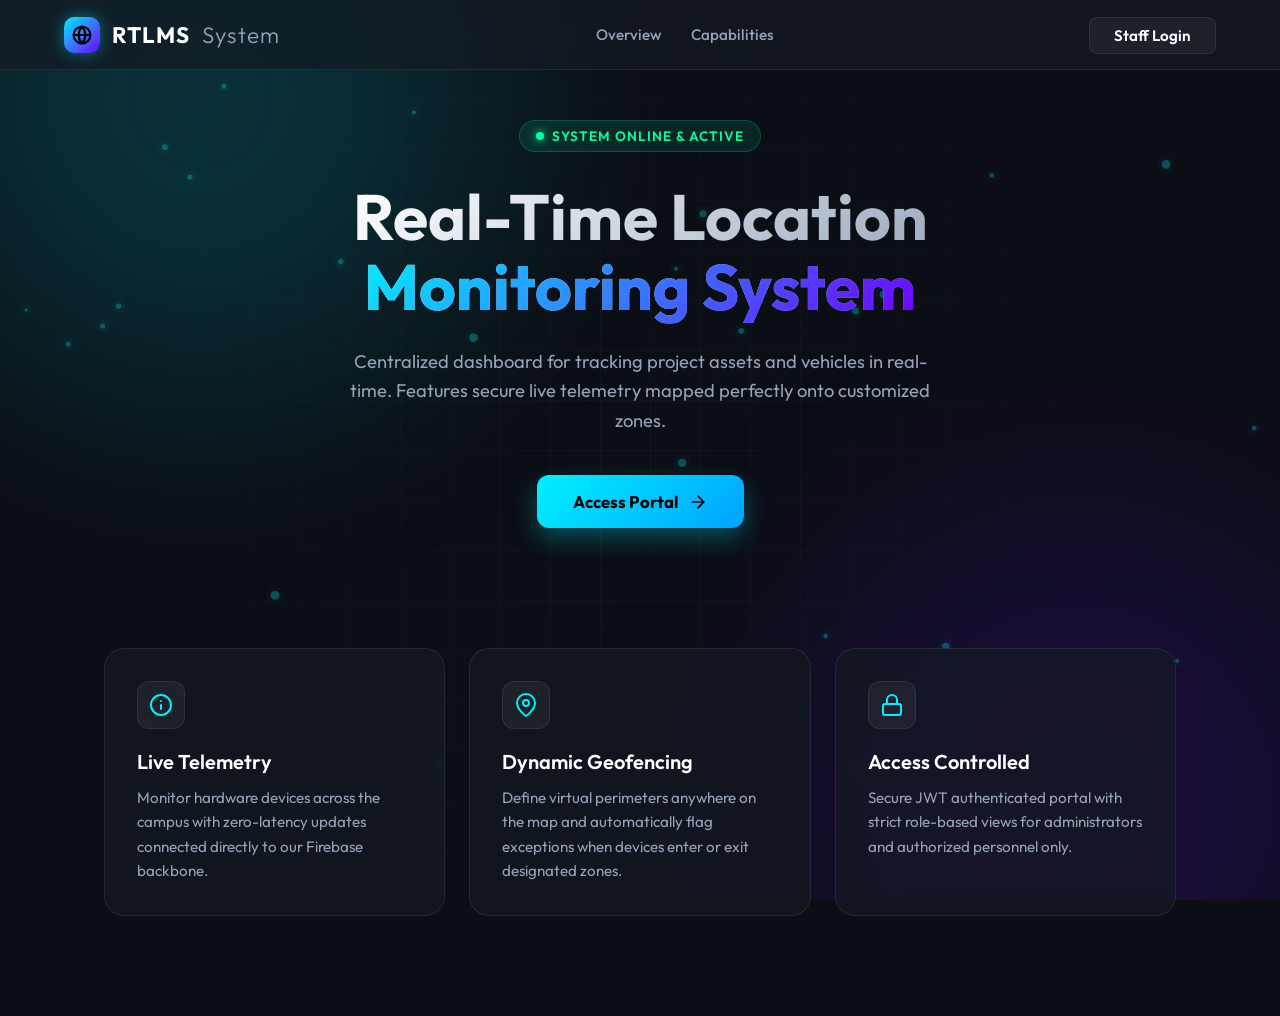
==== commit c73ca609: "UI Overhaul: Redesigned Login, added Forgot Password flow, and enhanced Security" ====
--- a/frontend/index.html
+++ b/frontend/index.html
@@ -3,635 +3,388 @@
 <head>
     <meta charset="UTF-8">
     <meta name="viewport" content="width=device-width, initial-scale=1.0">
-    <title>RTLMS — Real-Time Location Monitoring</title>
-    <link href="https://fonts.googleapis.com/css2?family=DM+Sans:wght@300;400;500;600&family=Fraunces:ital,wght@0,300;0,600;0,700;1,300;1,600&display=swap" rel="stylesheet">
+    <title>RTLMS - Real-Time Location Monitoring System</title>
+    <link href="https://fonts.googleapis.com/css2?family=Outfit:wght@300;400;500;600;700&display=swap" rel="stylesheet">
     <style>
         :root {
-            --blue: #1a56f0;
-            --blue-light: #e8effe;
-            --blue-mid: #c5d3fc;
-            --navy: #0d1b3e;
-            --slate: #4a5578;
-            --body-bg: #f5f7fc;
-            --white: #ffffff;
-            --border: #e2e7f4;
-            --green: #18c47a;
-            --amber: #f59e0b;
-            --text: #1a2240;
-        }
-
-        *, *::before, *::after { margin: 0; padding: 0; box-sizing: border-box; }
-        html { scroll-behavior: smooth; }
-
+            --bg-base: #0B0E14;
+            --bg-surface: #151A23;
+            --bg-surface-glass: rgba(21, 26, 35, 0.7);
+            --primary: #00F0FF;
+            --primary-glow: rgba(0, 240, 255, 0.4);
+            --secondary: #7000FF;
+            --accent: #00FFA3;
+            --text-main: #FFFFFF;
+            --text-muted: #94A3B8;
+            --border: rgba(255, 255, 255, 0.08);
+        }
+
+        * { margin: 0; padding: 0; box-sizing: border-box; }
         body {
-            font-family: 'DM Sans', sans-serif;
-            background: var(--body-bg);
-            color: var(--text);
+            font-family: 'Outfit', sans-serif;
+            background-color: var(--bg-base);
+            color: var(--text-main);
             min-height: 100vh;
             overflow-x: hidden;
-        }
-
-        /* ── NAV ── */
+            display: flex;
+            flex-direction: column;
+        }
+
+        /* Animated Background */
+        .bg-grid {
+            position: fixed; top: 0; left: 0; width: 100vw; height: 100vh;
+            background-image: 
+                linear-gradient(to right, rgba(255,255,255,0.03) 1px, transparent 1px),
+                linear-gradient(to bottom, rgba(255,255,255,0.03) 1px, transparent 1px);
+            background-size: 50px 50px;
+            z-index: -2;
+            mask-image: radial-gradient(circle at center, black 0%, transparent 80%);
+            -webkit-mask-image: radial-gradient(circle at center, black 0%, transparent 80%);
+        }
+
+        .bg-glows {
+            position: fixed; top: 0; left: 0; width: 100vw; height: 100vh;
+            z-index: -1; overflow: hidden; pointer-events: none;
+        }
+        .glow {
+            position: absolute; width: 600px; height: 600px; border-radius: 50%;
+            filter: blur(120px); opacity: 0.15;
+            animation: float 10s infinite alternate ease-in-out;
+        }
+        .glow-1 { background: var(--primary); top: -200px; left: -100px; }
+        .glow-2 { background: var(--secondary); bottom: -200px; right: -100px; animation-delay: -5s; }
+
+        @keyframes float {
+            0% { transform: translate(0, 0); }
+            100% { transform: translate(50px, 50px); }
+        }
+
+        /* Navigation */
         nav {
-            position: fixed;
-            top: 0; left: 0; right: 0;
-            height: 64px;
-            background: rgba(245,247,252,0.9);
-            backdrop-filter: blur(16px);
-            -webkit-backdrop-filter: blur(16px);
+            position: fixed; top: 0; width: 100%;
+            height: 70px;
+            background: var(--bg-surface-glass);
+            backdrop-filter: blur(12px);
+            -webkit-backdrop-filter: blur(12px);
             border-bottom: 1px solid var(--border);
-            display: flex;
-            align-items: center;
-            justify-content: space-between;
-            padding: 0 48px;
-            z-index: 100;
-            animation: navIn 0.6s ease both;
-        }
-        @keyframes navIn { from { opacity:0; transform:translateY(-10px);} to { opacity:1; transform:none; } }
-
-        .nav-logo { display:flex; align-items:center; gap:10px; text-decoration:none; }
+            display: flex; align-items: center; justify-content: space-between;
+            padding: 0 5%; z-index: 100;
+        }
+
+        .logo {
+            display: flex; align-items: center; gap: 12px;
+            text-decoration: none; color: var(--text-main);
+            font-size: 1.4rem; font-weight: 700; letter-spacing: 1px;
+        }
         .logo-icon {
-            width:32px; height:32px;
-            background: var(--blue);
-            border-radius:8px;
-            display:flex; align-items:center; justify-content:center;
-        }
-        .logo-name {
-            font-family:'Fraunces',serif;
-            font-weight:700; font-size:1.15rem;
-            color:var(--navy); letter-spacing:-0.3px;
-        }
-        .logo-name span { color:var(--blue); }
-
-        .nav-links { display:flex; align-items:center; gap:32px; list-style:none; }
+            width: 36px; height: 36px;
+            background: linear-gradient(135deg, var(--primary), var(--secondary));
+            border-radius: 10px;
+            display: flex; align-items: center; justify-content: center;
+            box-shadow: 0 0 15px var(--primary-glow);
+        }
+        .logo span { font-weight: 300; color: var(--text-muted); }
+
+        .nav-links {
+            display: flex; gap: 30px;
+        }
         .nav-links a {
-            font-size:0.88rem; font-weight:500;
-            color:var(--slate); text-decoration:none;
-            transition:color 0.2s;
-        }
-        .nav-links a:hover { color:var(--blue); }
-
-        .nav-cta { display:flex; align-items:center; gap:12px; }
-        .btn-ghost {
-            font-family:'DM Sans',sans-serif;
-            font-size:0.88rem; font-weight:500;
-            color:var(--navy); background:none;
-            border:1px solid var(--border);
-            padding:0.5rem 1.2rem;
-            border-radius:8px; text-decoration:none;
-            cursor:pointer; transition:border-color 0.2s, color 0.2s;
-        }
-        .btn-ghost:hover { border-color:var(--blue); color:var(--blue); }
-
-        .btn-nav-primary {
-            font-family:'DM Sans',sans-serif;
-            font-size:0.88rem; font-weight:600;
-            color:#fff; background:var(--blue);
-            border:none; padding:0.55rem 1.4rem;
-            border-radius:8px; text-decoration:none;
-            cursor:pointer;
-            transition:background 0.2s, box-shadow 0.2s, transform 0.15s;
-            box-shadow:0 2px 12px rgba(26,86,240,0.28);
-        }
-        .btn-nav-primary:hover {
-            background:#1245d4;
-            transform:translateY(-1px);
-            box-shadow:0 6px 24px rgba(26,86,240,0.35);
-        }
-
-        /* ── HERO ── */
+            color: var(--text-muted); text-decoration: none;
+            font-size: 0.95rem; font-weight: 500;
+            transition: color 0.3s;
+        }
+        .nav-links a:hover { color: var(--primary); }
+
+        .nav-actions .btn-login {
+            background: rgba(255, 255, 255, 0.05);
+            border: 1px solid var(--border);
+            color: var(--text-main);
+            padding: 8px 24px; border-radius: 8px;
+            text-decoration: none; font-size: 0.95rem; font-weight: 600;
+            transition: all 0.3s;
+        }
+        .nav-actions .btn-login:hover {
+            background: rgba(255, 255, 255, 0.1);
+            border-color: rgba(255, 255, 255, 0.2);
+        }
+
+        /* Hero Section */
         .hero {
-            min-height:100vh;
-            display:flex; align-items:center;
-            padding:100px 48px 60px;
-            position:relative; overflow:hidden;
-        }
-
-        .hero-blob {
-            position:absolute; border-radius:50%;
-            pointer-events:none; filter:blur(80px); opacity:0.55;
-        }
-        .blob-1 {
-            width:600px; height:600px;
-            background:radial-gradient(circle,#c5d3fc 0%,transparent 70%);
-            top:-100px; right:-100px;
-        }
-        .blob-2 {
-            width:400px; height:400px;
-            background:radial-gradient(circle,#d1fae5 0%,transparent 70%);
-            bottom:-80px; left:10%;
-        }
-        .blob-3 {
-            width:300px; height:300px;
-            background:radial-gradient(circle,#fef3c7 0%,transparent 70%);
-            top:40%; right:30%;
-        }
-
-        .hero-inner {
-            max-width:1200px; margin:0 auto; width:100%;
-            display:grid; grid-template-columns:1fr 1fr;
-            gap:64px; align-items:center;
-        }
-
-        .hero-left { position:relative; z-index:2; }
-
-        .badge {
-            display:inline-flex; align-items:center; gap:7px;
-            background:var(--white); border:1px solid var(--border);
-            border-radius:50px; padding:0.35rem 0.9rem;
-            font-size:0.78rem; font-weight:500; color:var(--slate);
-            margin-bottom:24px;
-            box-shadow:0 2px 8px rgba(0,0,0,0.05);
-            animation:fadeUp 0.7s ease 0.1s both;
-        }
-        .badge-dot {
-            width:7px; height:7px;
-            background:var(--green); border-radius:50%;
-            box-shadow:0 0 0 2px rgba(24,196,122,0.25);
-            animation:pulseGreen 2s infinite;
-        }
-        @keyframes pulseGreen {
-            0%,100% { box-shadow:0 0 0 2px rgba(24,196,122,0.25); }
-            50%      { box-shadow:0 0 0 5px rgba(24,196,122,0.1); }
-        }
-        @keyframes fadeUp { from{opacity:0;transform:translateY(20px);} to{opacity:1;transform:none;} }
+            flex: 1;
+            display: flex; align-items: center; justify-content: center;
+            padding: 120px 5% 60px;
+            text-align: center;
+            position: relative;
+        }
+
+        .hero-content { max-width: 900px; z-index: 10; }
+
+        .status-badge {
+            display: inline-flex; align-items: center; gap: 8px;
+            background: rgba(0, 255, 163, 0.1);
+            border: 1px solid rgba(0, 255, 163, 0.2);
+            padding: 6px 16px; border-radius: 50px;
+            margin-bottom: 30px;
+        }
+        .status-dot {
+            width: 8px; height: 8px; border-radius: 50%;
+            background: var(--accent);
+            box-shadow: 0 0 10px var(--accent);
+            animation: blink 2s infinite;
+        }
+        @keyframes blink { 0%, 100% { opacity: 1; } 50% { opacity: 0.4; } }
+        .status-text { color: var(--accent); font-size: 0.85rem; font-weight: 600; text-transform: uppercase; letter-spacing: 1px; }
 
         h1 {
-            font-family:'Fraunces',serif;
-            font-size:clamp(2.4rem,4vw,3.6rem);
-            font-weight:700; line-height:1.12;
-            letter-spacing:-0.5px; color:var(--navy);
-            margin-bottom:20px;
-            animation:fadeUp 0.7s ease 0.2s both;
-        }
-        h1 em { font-style:italic; font-weight:300; color:var(--blue); }
+            font-size: clamp(3rem, 5vw, 4.5rem);
+            font-weight: 700; line-height: 1.1;
+            margin-bottom: 24px;
+            background: linear-gradient(135deg, #FFF, #94A3B8);
+            -webkit-background-clip: text;
+            -webkit-text-fill-color: transparent;
+        }
+        h1 span {
+            background: linear-gradient(135deg, var(--primary), var(--secondary));
+            -webkit-background-clip: text;
+            -webkit-text-fill-color: transparent;
+        }
 
         .hero-desc {
-            font-size:1.05rem; line-height:1.7;
-            color:var(--slate); max-width:460px;
-            margin-bottom:36px; font-weight:400;
-            animation:fadeUp 0.7s ease 0.35s both;
+            font-size: 1.15rem; color: var(--text-muted);
+            margin-bottom: 40px; max-width: 600px; margin-inline: auto;
+            line-height: 1.6;
         }
 
         .hero-actions {
-            display:flex; align-items:center; gap:14px; flex-wrap:wrap;
-            animation:fadeUp 0.7s ease 0.5s both;
-        }
-
-        .btn-hero {
-            font-family:'DM Sans',sans-serif;
-            font-size:0.95rem; font-weight:600;
-            color:#fff; background:var(--blue);
-            border:none; padding:0.85rem 2rem;
-            border-radius:10px; text-decoration:none;
-            cursor:pointer;
-            transition:background 0.2s, box-shadow 0.2s, transform 0.15s;
-            box-shadow:0 4px 18px rgba(26,86,240,0.32);
-            display:inline-flex; align-items:center; gap:8px;
-        }
-        .btn-hero:hover {
-            background:#1245d4; transform:translateY(-2px);
-            box-shadow:0 8px 30px rgba(26,86,240,0.38);
-        }
-        .btn-hero svg { transition:transform 0.2s; }
-        .btn-hero:hover svg { transform:translateX(3px); }
-
-        .btn-outline-hero {
-            font-family:'DM Sans',sans-serif;
-            font-size:0.95rem; font-weight:500;
-            color:var(--navy); background:var(--white);
-            border:1px solid var(--border);
-            padding:0.85rem 2rem; border-radius:10px;
-            text-decoration:none; cursor:pointer;
-            transition:border-color 0.2s, box-shadow 0.2s;
-            box-shadow:0 2px 8px rgba(0,0,0,0.05);
-        }
-        .btn-outline-hero:hover {
-            border-color:var(--blue);
-            box-shadow:0 4px 16px rgba(26,86,240,0.12);
-        }
-
-        .social-proof {
-            margin-top:40px; display:flex;
-            align-items:center; gap:16px;
-            animation:fadeUp 0.7s ease 0.65s both;
-        }
-        .avatar-stack { display:flex; }
-        .avatar-circle {
-            width:32px; height:32px; border-radius:50%;
-            border:2px solid var(--white);
-            margin-left:-8px;
-            display:flex; align-items:center; justify-content:center;
-            font-size:0.65rem; font-weight:700;
-        }
-        .avatar-circle:first-child { margin-left:0; }
-        .social-text { font-size:0.82rem; color:var(--slate); }
-        .social-text strong { color:var(--navy); font-weight:600; }
-
-        /* ── HERO RIGHT — DASHBOARD CARD ── */
-        .hero-right { position:relative; z-index:2; animation:fadeUp 0.8s ease 0.4s both; }
-
-        .dashboard-card {
-            background:var(--white);
-            border:1px solid var(--border);
-            border-radius:20px;
-            box-shadow:0 20px 60px rgba(13,27,62,0.1), 0 4px 16px rgba(13,27,62,0.06);
-            overflow:hidden;
-        }
-
-        .card-header {
-            background:var(--navy);
-            padding:14px 20px;
-            display:flex; align-items:center; justify-content:space-between;
-        }
-        .card-header-title {
-            color:#fff; font-size:0.8rem; font-weight:500;
-            letter-spacing:0.3px; opacity:0.9;
-        }
-        .card-header-dots { display:flex; gap:6px; }
-        .card-header-dots span {
-            width:8px; height:8px; border-radius:50%;
-            background:rgba(255,255,255,0.2);
-        }
-
-        .map-container {
-            position:relative; height:240px;
-            background:#eef1f9; overflow:hidden;
-        }
-        #mapCanvas { width:100%; height:100%; display:block; }
-
-        .map-overlay-badge {
-            position:absolute; top:12px; left:12px;
-            background:rgba(255,255,255,0.95);
-            border:1px solid var(--border);
-            border-radius:8px; padding:6px 12px;
-            font-size:0.72rem; font-weight:600;
-            color:var(--navy);
-            box-shadow:0 2px 8px rgba(0,0,0,0.08);
-        }
-        .map-overlay-badge span { color:var(--green); }
-
-        .card-stats {
-            padding:16px 20px;
-            display:grid; grid-template-columns:repeat(3,1fr);
-            gap:12px; border-bottom:1px solid var(--border);
-        }
-        .c-stat {
-            text-align:center; padding:10px 8px;
-            background:var(--body-bg); border-radius:10px;
-        }
-        .c-stat-val {
-            font-family:'Fraunces',serif;
-            font-size:1.5rem; font-weight:600;
-            color:var(--navy); line-height:1; margin-bottom:3px;
-        }
-        .c-stat-val.blue  { color:var(--blue); }
-        .c-stat-val.green { color:var(--green); }
-        .c-stat-label { font-size:0.68rem; color:var(--slate); font-weight:400; }
-
-        .card-alerts { padding:12px 20px 16px; }
-        .alert-title {
-            font-size:0.72rem; font-weight:600;
-            color:var(--slate); letter-spacing:0.5px;
-            text-transform:uppercase; margin-bottom:8px;
-        }
-        .alert-item {
-            display:flex; align-items:center; gap:10px;
-            padding:7px 0; border-bottom:1px solid var(--border);
-            font-size:0.8rem;
-        }
-        .alert-item:last-child { border-bottom:none; }
-        .alert-pip { width:7px; height:7px; border-radius:50%; flex-shrink:0; }
-        .pip-green { background:var(--green); }
-        .pip-amber { background:var(--amber); }
-        .alert-label { color:var(--navy); font-weight:500; flex:1; }
-        .alert-time  { color:var(--slate); font-size:0.72rem; }
-
-        /* ── FEATURES STRIP ── */
-        .features-strip {
-            background:var(--white);
-            border-top:1px solid var(--border);
-            border-bottom:1px solid var(--border);
-            padding:40px 48px;
-        }
-        .features-inner {
-            max-width:1200px; margin:0 auto;
-            display:grid; grid-template-columns:repeat(4,1fr); gap:0;
-        }
-        .feat-item {
-            padding:20px 32px;
-            border-right:1px solid var(--border);
-            display:flex; flex-direction:column; gap:8px;
-        }
-        .feat-item:last-child { border-right:none; }
-        .feat-icon {
-            width:38px; height:38px;
-            background:var(--blue-light); border-radius:10px;
-            display:flex; align-items:center; justify-content:center;
-            margin-bottom:4px;
-        }
-        .feat-icon svg { width:18px; height:18px; color:var(--blue); }
-        .feat-title {
-            font-family:'Fraunces',serif;
-            font-size:1.0rem; font-weight:600; color:var(--navy);
-        }
-        .feat-desc { font-size:0.82rem; color:var(--slate); line-height:1.55; }
-
-        /* ── PAGE TRANSITION ── */
-        .fade-out { animation:pageOut 0.7s ease forwards; }
-        @keyframes pageOut { to { opacity:0; transform:scale(0.98); } }
+            display: flex; gap: 20px; justify-content: center;
+        }
+
+        .btn-primary {
+            background: linear-gradient(135deg, var(--primary), #00A3FF);
+            color: #000; font-weight: 700; font-size: 1.05rem;
+            padding: 16px 36px; border-radius: 12px;
+            text-decoration: none; display: inline-flex; align-items: center; gap: 10px;
+            box-shadow: 0 10px 25px rgba(0, 240, 255, 0.3);
+            transition: all 0.3s; border: none;
+        }
+        .btn-primary:hover {
+            transform: translateY(-3px);
+            box-shadow: 0 15px 35px rgba(0, 240, 255, 0.4);
+        }
+
+        /* Features */
+        .features {
+            padding: 60px 5% 100px;
+            display: grid; grid-template-columns: repeat(auto-fit, minmax(300px, 1fr));
+            gap: 24px; max-width: 1200px; margin: 0 auto; z-index: 10;
+        }
+
+        .feature-card {
+            background: var(--bg-surface-glass);
+            border: 1px solid var(--border);
+            padding: 32px; border-radius: 20px;
+            backdrop-filter: blur(10px);
+            transition: transform 0.3s, border-color 0.3s;
+        }
+        .feature-card:hover {
+            transform: translateY(-5px);
+            border-color: rgba(255, 255, 255, 0.15);
+        }
+
+        .feature-icon {
+            width: 48px; height: 48px; border-radius: 12px;
+            background: rgba(255, 255, 255, 0.05);
+            display: flex; align-items: center; justify-content: center;
+            margin-bottom: 20px; border: 1px solid var(--border);
+        }
+        .feature-icon svg { width: 24px; height: 24px; color: var(--primary); }
+
+        .feature-title { font-size: 1.25rem; font-weight: 600; margin-bottom: 12px; }
+        .feature-desc { color: var(--text-muted); line-height: 1.6; font-size: 0.95rem; }
+
+        /* Animation class */
+        .fade-out { animation: fadeOut 0.5s forwards; }
+        @keyframes fadeOut { to { opacity: 0; filter: blur(5px); } }
+
+        /* Canvas Map overlay decoration */
+        .map-decor {
+            position: absolute; left: 0; top: 0; width: 100%; height: 100%;
+            z-index: -1; pointer-events: none; opacity: 0.3;
+        }
     </style>
 </head>
 <body>
 
+    <div class="bg-grid"></div>
+    <div class="bg-glows">
+        <div class="glow glow-1"></div>
+        <div class="glow glow-2"></div>
+    </div>
+    
+    <canvas id="mapCanvas" class="map-decor"></canvas>
+
     <nav>
-        <a href="#" class="nav-logo">
+        <a href="#" class="logo">
             <div class="logo-icon">
-                <svg width="18" height="18" viewBox="0 0 18 18" fill="none">
-                    <circle cx="9" cy="9" r="3.5" fill="white"/>
-                    <circle cx="9" cy="9" r="7" stroke="white" stroke-width="1.4" fill="none" stroke-dasharray="3 2"/>
+                <svg width="20" height="20" viewBox="0 0 24 24" fill="none" stroke="#000" stroke-width="2.5" stroke-linecap="round" stroke-linejoin="round">
+                    <circle cx="12" cy="12" r="10"></circle>
+                    <path d="M12 2a14.5 14.5 0 0 0 0 20 14.5 14.5 0 0 0 0-20"></path>
+                    <path d="M2 12h20"></path>
                 </svg>
             </div>
-            <span class="logo-name">RT<span>LMS</span></span>
+            RTLMS <span>System</span>
         </a>
-        <ul class="nav-links">
-            <li><a href="#">Features</a></li>
-            <li><a href="#">Fleet Management</a></li>
-            <li><a href="#">Pricing</a></li>
-            <li><a href="#">Docs</a></li>
-        </ul>
-        <div class="nav-cta">
-            <a href="login.html" class="btn-ghost">Sign In</a>
-            <a href="login.html" class="btn-nav-primary" id="navCta">Get Started</a>
+        <div class="nav-links">
+            <a href="#overview">Overview</a>
+            <a href="#features">Capabilities</a>
+        </div>
+        <div class="nav-actions">
+            <a href="login.html" class="btn-login" id="navLogin">Staff Login</a>
         </div>
     </nav>
 
-    <section class="hero">
-        <div class="hero-blob blob-1"></div>
-        <div class="hero-blob blob-2"></div>
-        <div class="hero-blob blob-3"></div>
-
-        <div class="hero-inner">
-            <div class="hero-left">
-                <div class="badge">
-                    <div class="badge-dot"></div>
-                    Live tracking · 247 vehicles online
-                </div>
-
-                <h1>Track Every Vehicle,<br><em>In Real Time.</em></h1>
-
-                <p class="hero-desc">
-                    RTLMS gives your fleet complete location visibility — with instant geofence alerts, live telemetry, and secure access from anywhere.
-                </p>
-
-                <div class="hero-actions">
-                    <a href="login.html" class="btn-hero" id="enterBtn">
-                        Get Started Free
-                        <svg width="16" height="16" viewBox="0 0 16 16" fill="none">
-                            <path d="M3 8h10M9 4l4 4-4 4" stroke="currentColor" stroke-width="1.6" stroke-linecap="round" stroke-linejoin="round"/>
-                        </svg>
-                    </a>
-                    <a href="#" class="btn-outline-hero">Watch Demo</a>
-                </div>
-
-                <div class="social-proof">
-                    <div class="avatar-stack">
-                        <div class="avatar-circle" style="background:#dde6fd;color:#1a56f0;">AK</div>
-                        <div class="avatar-circle" style="background:#d1fae5;color:#059669;">RS</div>
-                        <div class="avatar-circle" style="background:#fef3c7;color:#d97706;">PM</div>
-                        <div class="avatar-circle" style="background:#ede9fe;color:#7c3aed;">TJ</div>
-                    </div>
-                    <p class="social-text"><strong>500+ fleet managers</strong> track with RTLMS</p>
-                </div>
-            </div>
-
-            <div class="hero-right">
-                <div class="dashboard-card">
-                    <div class="card-header">
-                        <span class="card-header-title">Fleet Overview · Live</span>
-                        <div class="card-header-dots">
-                            <span></span><span></span><span></span>
-                        </div>
-                    </div>
-
-                    <div class="map-container">
-                        <canvas id="mapCanvas"></canvas>
-                        <div class="map-overlay-badge"><span>●</span> 247 Active Vehicles</div>
-                    </div>
-
-                    <div class="card-stats">
-                        <div class="c-stat">
-                            <div class="c-stat-val blue">247</div>
-                            <div class="c-stat-label">Online Now</div>
-                        </div>
-                        <div class="c-stat">
-                            <div class="c-stat-val">18</div>
-                            <div class="c-stat-label">Geofences</div>
-                        </div>
-                        <div class="c-stat">
-                            <div class="c-stat-val green">42ms</div>
-                            <div class="c-stat-label">Avg Latency</div>
-                        </div>
-                    </div>
-
-                    <div class="card-alerts">
-                        <div class="alert-title">Recent Activity</div>
-                        <div class="alert-item">
-                            <div class="alert-pip pip-green"></div>
-                            <span class="alert-label">Vehicle KL-09-AB-4421 entered Zone A</span>
-                            <span class="alert-time">Just now</span>
-                        </div>
-                        <div class="alert-item">
-                            <div class="alert-pip pip-amber"></div>
-                            <span class="alert-label">Geofence breach · Zone-7</span>
-                            <span class="alert-time">2 min ago</span>
-                        </div>
-                        <div class="alert-item">
-                            <div class="alert-pip pip-green"></div>
-                            <span class="alert-label">New device registered · Fleet Alpha</span>
-                            <span class="alert-time">5 min ago</span>
-                        </div>
-                    </div>
-                </div>
+    <section class="hero" id="overview">
+        <div class="hero-content">
+            <div class="status-badge">
+                <div class="status-dot"></div>
+                <div class="status-text">System Online & Active</div>
+            </div>
+            
+            <h1>Real-Time Location<br><span>Monitoring System</span></h1>
+            
+            <p class="hero-desc">
+                Centralized dashboard for tracking project assets and vehicles in real-time. Features secure live telemetry mapped perfectly onto customized zones.
+            </p>
+
+            <div class="hero-actions">
+                <a href="login.html" class="btn-primary" id="mainLogin">
+                    Access Portal
+                    <svg width="20" height="20" viewBox="0 0 24 24" fill="none" stroke="currentColor" stroke-width="2" stroke-linecap="round" stroke-linejoin="round">
+                        <path d="M5 12h14"></path>
+                        <path d="M12 5l7 7-7 7"></path>
+                    </svg>
+                </a>
             </div>
         </div>
     </section>
 
-    <div class="features-strip">
-        <div class="features-inner">
-            <div class="feat-item">
-                <div class="feat-icon">
-                    <svg viewBox="0 0 18 18" fill="none" stroke="currentColor" stroke-width="1.6" stroke-linecap="round">
-                        <circle cx="9" cy="9" r="3"/><circle cx="9" cy="9" r="7" stroke-dasharray="3 2"/>
-                    </svg>
-                </div>
-                <div class="feat-title">Live GPS Tracking</div>
-                <div class="feat-desc">Sub-second location updates via Firebase pub-sub. No polling, no delays.</div>
-            </div>
-            <div class="feat-item">
-                <div class="feat-icon">
-                    <svg viewBox="0 0 18 18" fill="none" stroke="currentColor" stroke-width="1.6" stroke-linecap="round">
-                        <rect x="2" y="2" width="14" height="14" rx="3"/>
-                        <path d="M6 9l2 2 4-4"/>
-                    </svg>
-                </div>
-                <div class="feat-title">Smart Geofencing</div>
-                <div class="feat-desc">Draw custom zones. Get instant alerts when any vehicle enters or exits.</div>
-            </div>
-            <div class="feat-item">
-                <div class="feat-icon">
-                    <svg viewBox="0 0 18 18" fill="none" stroke="currentColor" stroke-width="1.6" stroke-linecap="round">
-                        <path d="M3 13V7l6-4 6 4v6l-6 4-6-4z"/>
-                    </svg>
-                </div>
-                <div class="feat-title">Secure by Design</div>
-                <div class="feat-desc">JWT auth, MFA login, and encrypted channels for every connection.</div>
-            </div>
-            <div class="feat-item">
-                <div class="feat-icon">
-                    <svg viewBox="0 0 18 18" fill="none" stroke="currentColor" stroke-width="1.6" stroke-linecap="round">
-                        <path d="M2 12l4-4 4 4 4-6"/>
-                        <circle cx="16" cy="6" r="1.5" fill="currentColor" stroke="none"/>
-                    </svg>
-                </div>
-                <div class="feat-title">Fleet Analytics</div>
-                <div class="feat-desc">Live telemetry dashboards for your entire fleet, always up to date.</div>
-            </div>
-        </div>
-    </div>
+    <section class="features" id="features">
+        <div class="feature-card">
+            <div class="feature-icon">
+                <svg viewBox="0 0 24 24" fill="none" stroke="currentColor" stroke-width="2" stroke-linecap="round" stroke-linejoin="round">
+                    <circle cx="12" cy="12" r="10"></circle>
+                    <path d="M12 16v-4"></path>
+                    <path d="M12 8h.01"></path>
+                </svg>
+            </div>
+            <h3 class="feature-title">Live Telemetry</h3>
+            <p class="feature-desc">Monitor hardware devices across the campus with zero-latency updates connected directly to our Firebase backbone.</p>
+        </div>
+        <div class="feature-card">
+            <div class="feature-icon">
+                <svg viewBox="0 0 24 24" fill="none" stroke="currentColor" stroke-width="2" stroke-linecap="round" stroke-linejoin="round">
+                    <path d="M21 10c0 7-9 13-9 13s-9-6-9-13a9 9 0 0 1 18 0z"></path>
+                    <circle cx="12" cy="10" r="3"></circle>
+                </svg>
+            </div>
+            <h3 class="feature-title">Dynamic Geofencing</h3>
+            <p class="feature-desc">Define virtual perimeters anywhere on the map and automatically flag exceptions when devices enter or exit designated zones.</p>
+        </div>
+        <div class="feature-card">
+            <div class="feature-icon">
+                <svg viewBox="0 0 24 24" fill="none" stroke="currentColor" stroke-width="2" stroke-linecap="round" stroke-linejoin="round">
+                    <rect x="3" y="11" width="18" height="11" rx="2" ry="2"></rect>
+                    <path d="M7 11V7a5 5 0 0 1 10 0v4"></path>
+                </svg>
+            </div>
+            <h3 class="feature-title">Access Controlled</h3>
+            <p class="feature-desc">Secure JWT authenticated portal with strict role-based views for administrators and authorized personnel only.</p>
+        </div>
+    </section>
 
     <script>
-    /* ── MAP CANVAS ── */
-    const canvas = document.getElementById('mapCanvas');
-    const ctx = canvas.getContext('2d');
-    let W, H;
-
-    function resizeMap() {
-        W = canvas.width  = canvas.offsetWidth;
-        H = canvas.height = canvas.offsetHeight;
-    }
-    resizeMap();
-    window.addEventListener('resize', resizeMap);
-
-    const roads = [
-        {x1:0.05,y1:0.3, x2:0.95,y2:0.35},
-        {x1:0.1, y1:0.6, x2:0.9, y2:0.65},
-        {x1:0.3, y1:0.0, x2:0.25,y2:1.0 },
-        {x1:0.65,y1:0.0, x2:0.7, y2:1.0 },
-        {x1:0.0, y1:0.5, x2:1.0, y2:0.48},
-        {x1:0.45,y1:0.0, x2:0.5, y2:1.0 },
-        {x1:0.0, y1:0.15,x2:0.5, y2:0.85},
-        {x1:0.5, y1:0.1, x2:1.0, y2:0.9 },
-    ];
-
-    const vehicles = Array.from({length:18}, () => ({
-        x: Math.random(), y: Math.random(),
-        vx: (Math.random()-0.5)*0.0012,
-        vy: (Math.random()-0.5)*0.0012,
-        isAlert: Math.random() < 0.12,
-        pulse: Math.random() * Math.PI * 2,
-    }));
-
-    const zones = [
-        {x:0.28, y:0.4,  r:0.12},
-        {x:0.72, y:0.55, r:0.10},
-    ];
-
-    const blocks = [
-        [0.05,0.0,0.2,0.3],[0.25,0.0,0.2,0.3],
-        [0.05,0.35,0.2,0.25],[0.51,0.35,0.14,0.25],
-        [0.71,0.0,0.24,0.3],[0.71,0.35,0.24,0.25],
-        [0.05,0.65,0.2,0.3],[0.51,0.65,0.14,0.3],
-        [0.71,0.65,0.24,0.3],
-    ];
-
-    function drawMap() {
-        W = canvas.width  = canvas.offsetWidth;
-        H = canvas.height = canvas.offsetHeight;
-        ctx.clearRect(0, 0, W, H);
-
-        ctx.fillStyle = '#eef1f9';
-        ctx.fillRect(0, 0, W, H);
-
-        ctx.fillStyle = '#e4e9f4';
-        blocks.forEach(([x,y,w,h]) => {
-            ctx.beginPath();
-            ctx.roundRect(x*W+2, y*H+2, w*W-4, h*H-4, 4);
-            ctx.fill();
+        // Simple subtle background map animation
+        const canvas = document.getElementById('mapCanvas');
+        const ctx = canvas.getContext('2d');
+        let dots = [];
+
+        function initCanvas() {
+            canvas.width = window.innerWidth;
+            canvas.height = window.innerHeight;
+            dots = [];
+            for(let i=0; i<30; i++) {
+                dots.push({
+                    x: Math.random() * canvas.width,
+                    y: Math.random() * canvas.height,
+                    vx: (Math.random() - 0.5) * 0.5,
+                    vy: (Math.random() - 0.5) * 0.5,
+                    pulse: Math.random() * Math.PI * 2
+                });
+            }
+        }
+
+        function drawCanvas() {
+            ctx.clearRect(0, 0, canvas.width, canvas.height);
+            
+            // Draw connections
+            ctx.strokeStyle = 'rgba(0, 240, 255, 0.05)';
+            ctx.lineWidth = 1;
+            for(let i=0; i<dots.length; i++) {
+                for(let j=i+1; j<dots.length; j++) {
+                    const dist = Math.hypot(dots[i].x - dots[j].x, dots[i].y - dots[j].y);
+                    if(dist < 250) {
+                        ctx.beginPath();
+                        ctx.moveTo(dots[i].x, dots[i].y);
+                        ctx.lineTo(dots[j].x, dots[j].y);
+                        ctx.stroke();
+                    }
+                }
+            }
+
+            // Draw dots
+            dots.forEach(dot => {
+                dot.x += dot.vx;
+                dot.y += dot.vy;
+                if(dot.x < 0 || dot.x > canvas.width) dot.vx *= -1;
+                if(dot.y < 0 || dot.y > canvas.height) dot.vy *= -1;
+                dot.pulse += 0.05;
+
+                const radius = 3 + Math.sin(dot.pulse) * 1.5;
+
+                ctx.beginPath();
+                ctx.arc(dot.x, dot.y, radius + 4, 0, Math.PI * 2);
+                ctx.fillStyle = 'rgba(0, 240, 255, 0.1)';
+                ctx.fill();
+
+                ctx.beginPath();
+                ctx.arc(dot.x, dot.y, radius, 0, Math.PI * 2);
+                ctx.fillStyle = '#00F0FF';
+                ctx.fill();
+            });
+
+            requestAnimationFrame(drawCanvas);
+        }
+
+        window.addEventListener('resize', initCanvas);
+        initCanvas();
+        drawCanvas();
+
+        // Page transition smooth
+        function handleTransition(e) {
+            e.preventDefault();
+            const href = this.getAttribute('href');
+            document.body.classList.add('fade-out');
+            setTimeout(() => { window.location.href = href; }, 400);
+        }
+
+        document.getElementById('navLogin').addEventListener('click', handleTransition);
+        document.getElementById('mainLogin').addEventListener('click', handleTransition);
+
+        window.addEventListener('pageshow', function(e) {
+            if (e.persisted || document.body.classList.contains('fade-out')) {
+                document.body.classList.remove('fade-out');
+            }
         });
-
-        ctx.strokeStyle = '#d6dbec';
-        ctx.lineWidth = 6;
-        ctx.lineCap = 'round';
-        roads.forEach(r => {
-            ctx.beginPath();
-            ctx.moveTo(r.x1*W, r.y1*H);
-            ctx.lineTo(r.x2*W, r.y2*H);
-            ctx.stroke();
-        });
-
-        zones.forEach(z => {
-            ctx.beginPath();
-            ctx.arc(z.x*W, z.y*H, z.r*W, 0, Math.PI*2);
-            ctx.fillStyle = 'rgba(26,86,240,0.07)';
-            ctx.fill();
-            ctx.strokeStyle = 'rgba(26,86,240,0.3)';
-            ctx.lineWidth = 1.5;
-            ctx.setLineDash([5,4]);
-            ctx.stroke();
-            ctx.setLineDash([]);
-        });
-
-        vehicles.forEach(v => {
-            v.x += v.vx; v.y += v.vy;
-            if (v.x < 0 || v.x > 1) v.vx *= -1;
-            if (v.y < 0 || v.y > 1) v.vy *= -1;
-            v.pulse += 0.06;
-
-            const px = v.x*W, py = v.y*H;
-            const col = v.isAlert ? '#f59e0b' : '#1a56f0';
-
-            const pr = 6 + Math.sin(v.pulse) * 3;
-            ctx.beginPath();
-            ctx.arc(px, py, pr, 0, Math.PI*2);
-            ctx.fillStyle = v.isAlert ? 'rgba(245,158,11,0.15)' : 'rgba(26,86,240,0.12)';
-            ctx.fill();
-
-            ctx.beginPath();
-            ctx.arc(px, py, 4, 0, Math.PI*2);
-            ctx.fillStyle = col;
-            ctx.fill();
-
-            ctx.beginPath();
-            ctx.arc(px, py, 1.5, 0, Math.PI*2);
-            ctx.fillStyle = '#fff';
-            ctx.fill();
-        });
-
-        requestAnimationFrame(drawMap);
-    }
-    drawMap();
-
-    /* ── PAGE TRANSITION (original logic preserved) ── */
-    document.getElementById('enterBtn').addEventListener('click', function(e) {
-        e.preventDefault();
-        const href = this.getAttribute('href');
-        document.body.classList.add('fade-out');
-        setTimeout(() => { window.location.href = href; }, 700);
-    });
-
-    document.getElementById('navCta').addEventListener('click', function(e) {
-        e.preventDefault();
-        const href = this.getAttribute('href');
-        document.body.classList.add('fade-out');
-        setTimeout(() => { window.location.href = href; }, 700);
-    });
-
-    window.addEventListener('pageshow', function(event) {
-        if (event.persisted || document.body.classList.contains('fade-out')) {
-            document.body.classList.remove('fade-out');
-        }
-    });
     </script>
 </body>
 </html>
